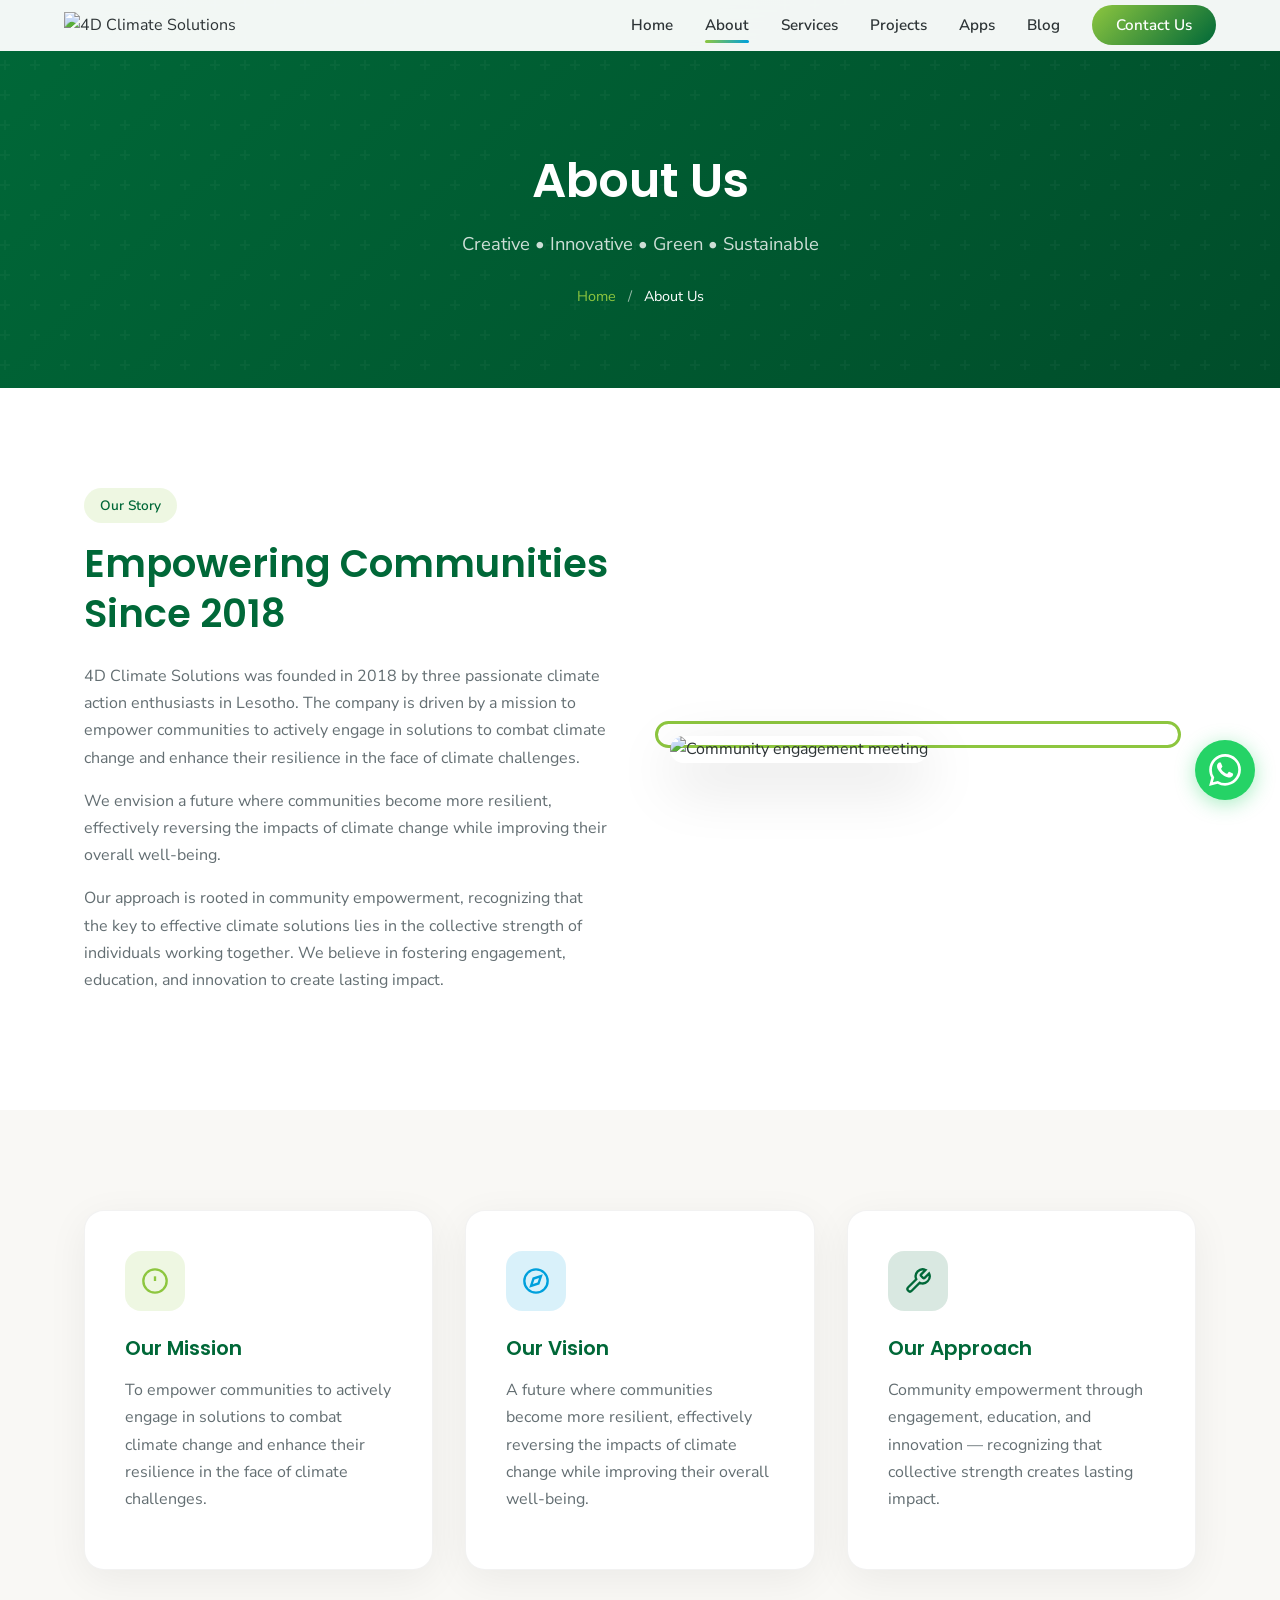
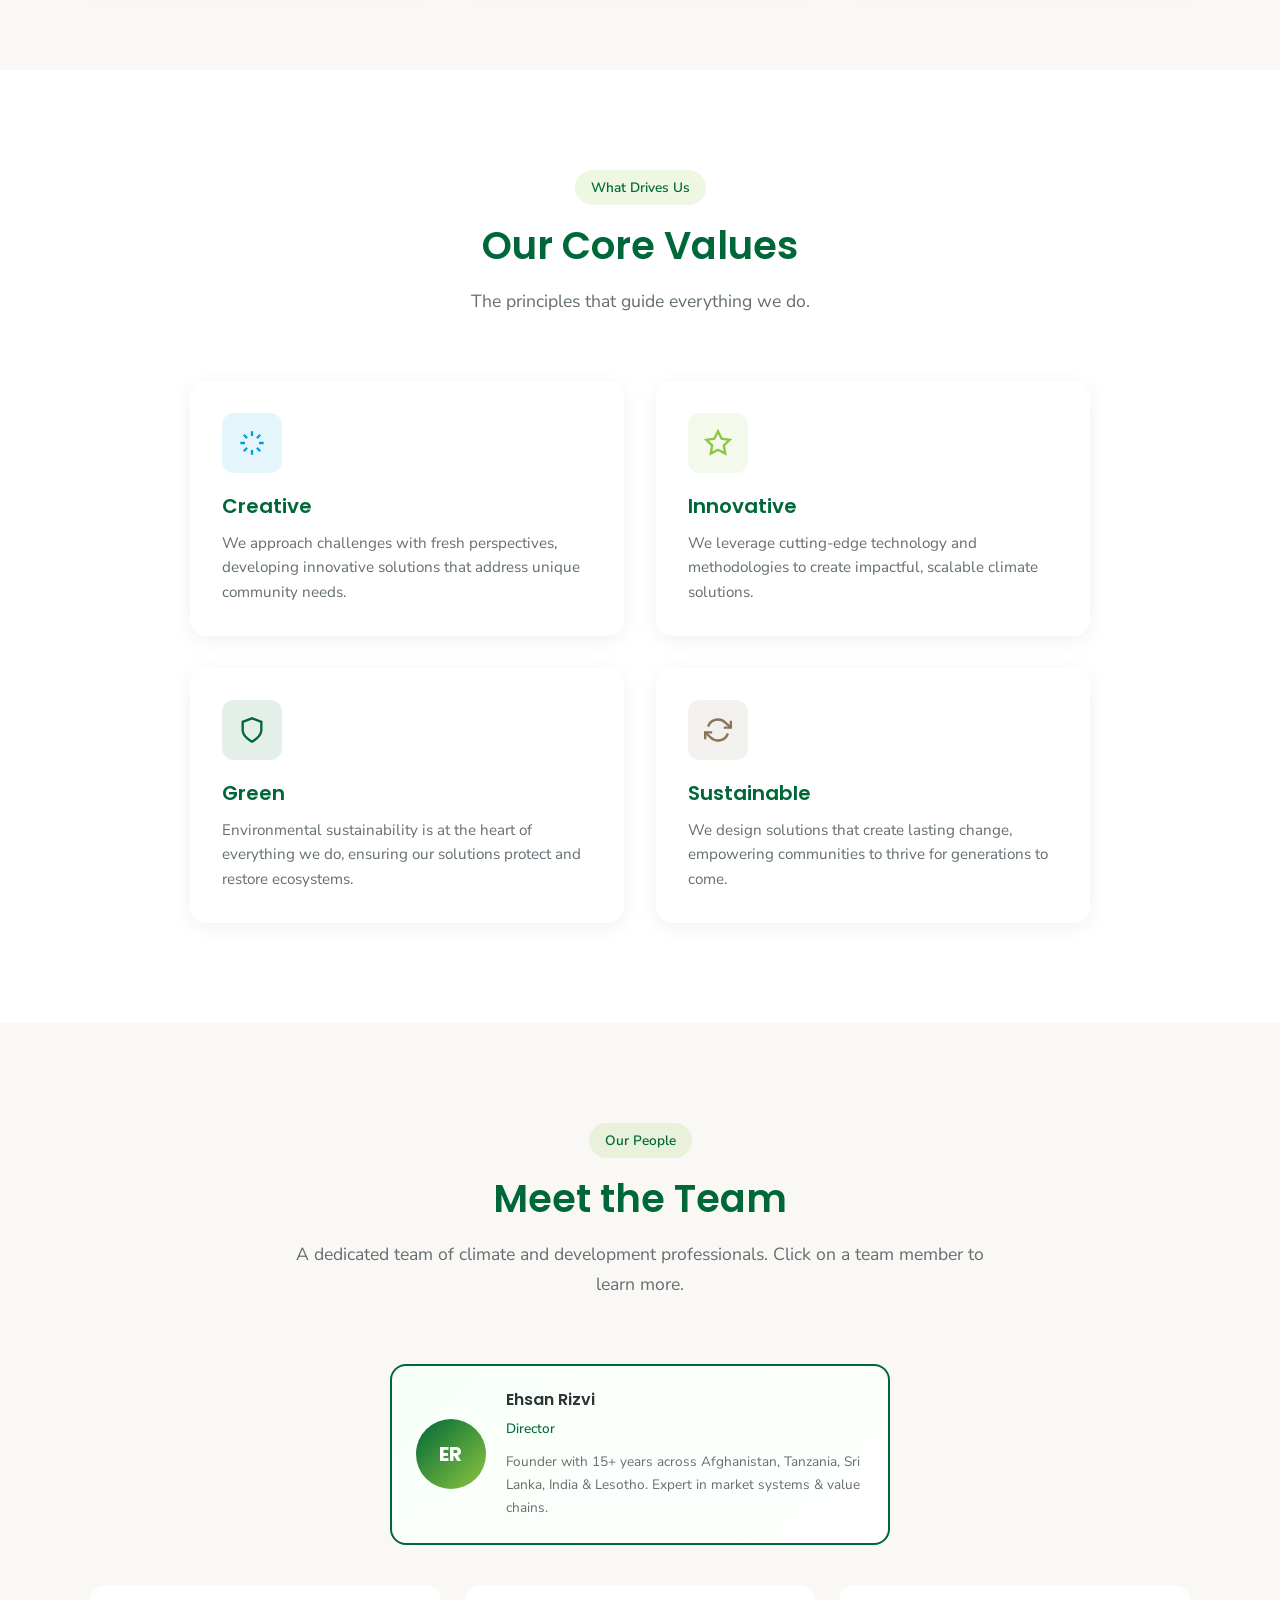
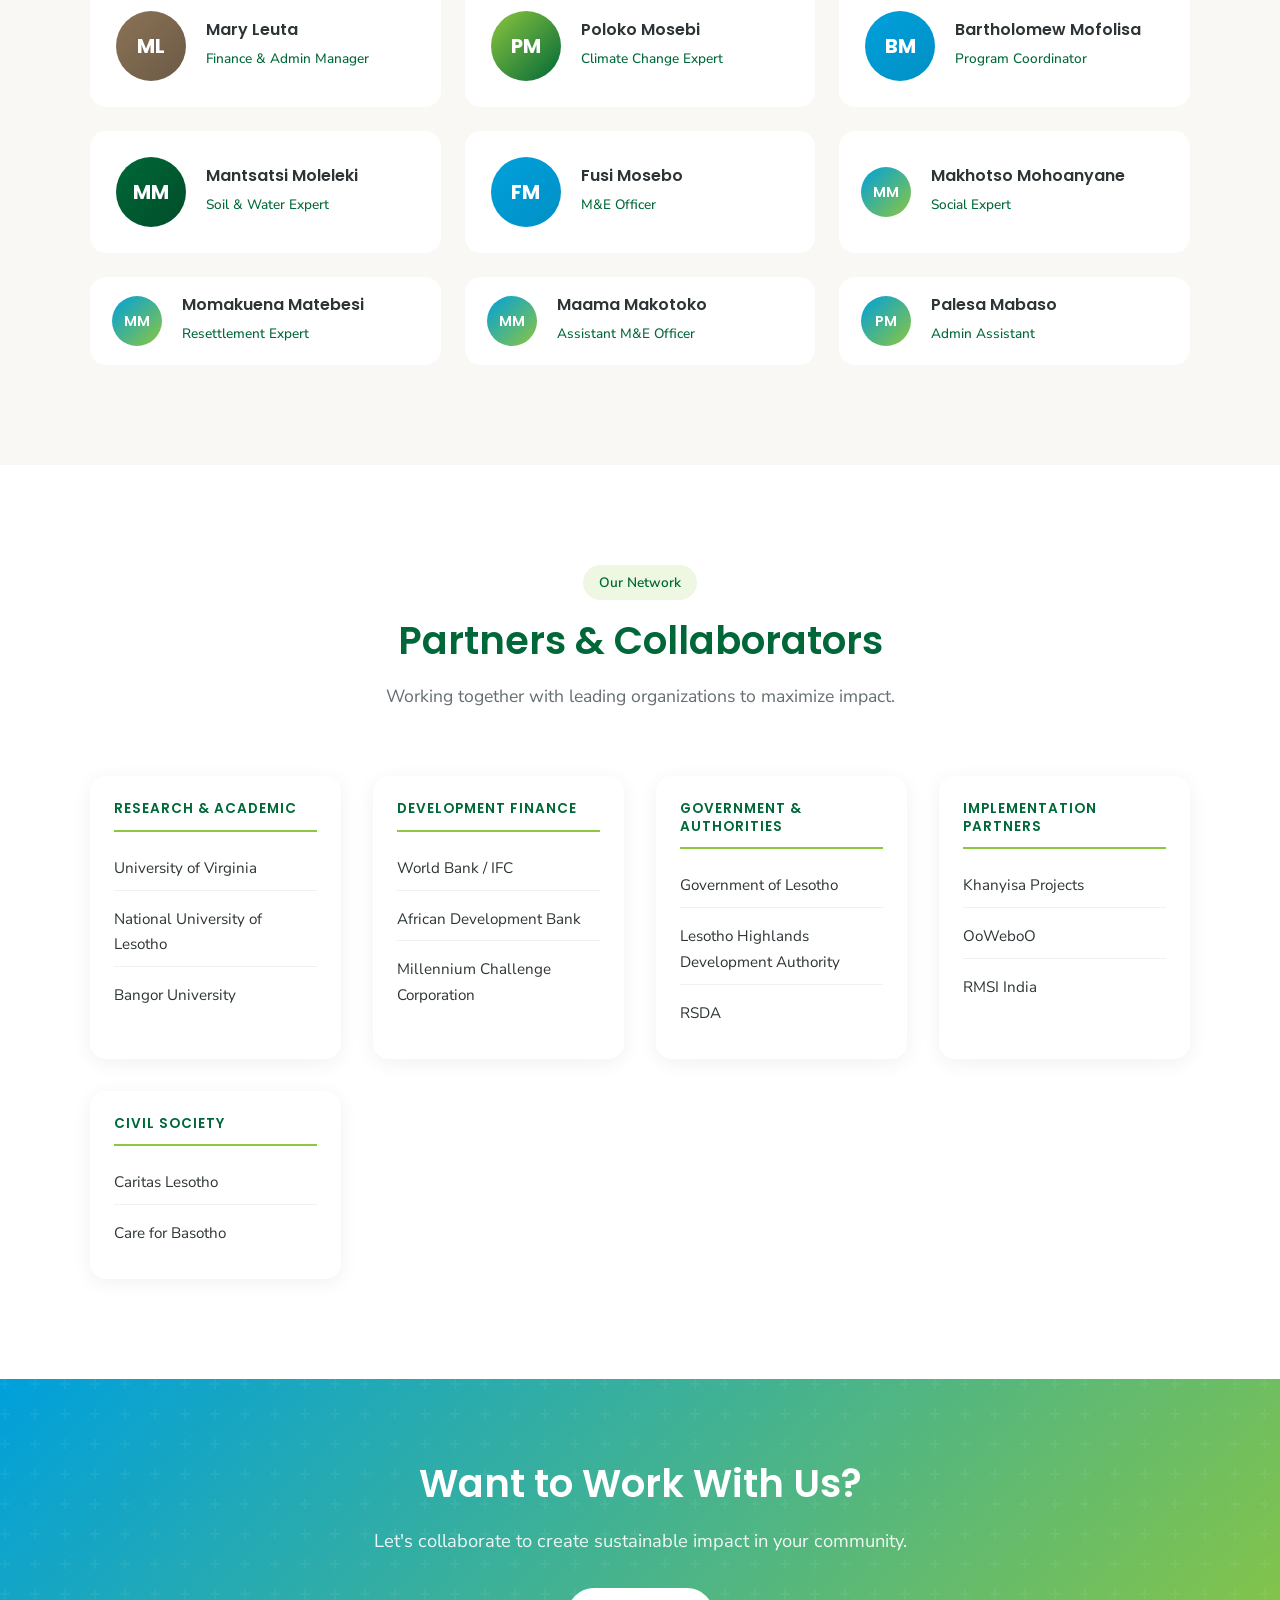
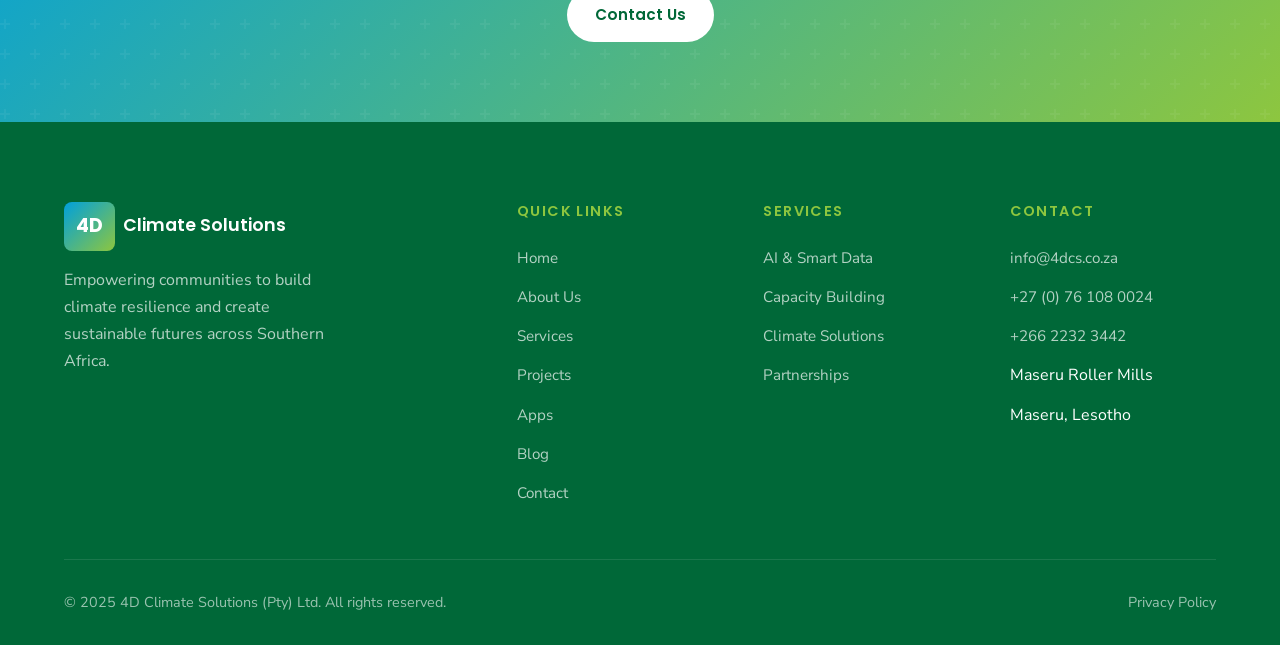
==== about.html @ 3c5963d0 "Add files via upload" ====
<!DOCTYPE html>
<html lang="en">
<head>
    <meta charset="UTF-8">
    <meta name="viewport" content="width=device-width, initial-scale=1.0">
    <!-- Google Analytics - Replace GA_MEASUREMENT_ID with your actual ID -->
    <script async src="https://www.googletagmanager.com/gtag/js?id=GA_MEASUREMENT_ID"></script>
    <script>
        window.dataLayer = window.dataLayer || [];
        function gtag(){dataLayer.push(arguments);}
        gtag('js', new Date());
        gtag('config', 'GA_MEASUREMENT_ID');
    </script>
    <title>About Us | 4D Climate Solutions</title>
    <meta name="description" content="Learn about 4D Climate Solutions - founded in 2018 in Lesotho, empowering communities to combat climate change.">
    
    <link rel="preconnect" href="https://fonts.googleapis.com">
    <link rel="preconnect" href="https://fonts.gstatic.com" crossorigin>
    <link href="https://fonts.googleapis.com/css2?family=Nunito+Sans:wght@400;500;600;700&family=Poppins:wght@500;600;700&display=swap" rel="stylesheet">
    <link rel="stylesheet" href="styles.css">
</head>
<body>
    <!-- Navigation -->
    <nav class="navbar" aria-label="Main navigation">
        <a href="index.html" class="logo">
            <img src="images/logo.jpg" alt="4D Climate Solutions">
        </a>
                <ul class="nav-menu">
            <li><a href="index.html">Home</a></li>
            <li><a href="about.html" class="active">About</a></li>
            <li><a href="services.html">Services</a></li>
            <li><a href="projects.html">Projects</a></li>
            <li><a href="apps.html">Apps</a></li>
            <li><a href="blog.html">Blog</a></li>
            <li><a href="contact.html" class="nav-cta">Contact Us</a></li>
        </ul>
        <div class="mobile-toggle" onclick="toggleMenu()">
            <span></span>
            <span></span>
            <span></span>
        </div>
    </nav>

    <main>
        <!-- Page Header -->
        <header class="page-header">
            <h1>About Us</h1>
            <p>Creative • Innovative • Green • Sustainable</p>
            <div class="breadcrumb">
                <a href="index.html">Home</a>
                <span>/</span>
                About Us
            </div>
        </header>

        <!-- About Content -->
        <section class="section section-light">
            <div class="container">
                <div class="about-grid">
                    <div class="about-content fade-up">
                        <span class="section-tag">Our Story</span>
                        <h2>Empowering Communities Since 2018</h2>
                        <p>4D Climate Solutions was founded in 2018 by three passionate climate action enthusiasts in Lesotho. The company is driven by a mission to empower communities to actively engage in solutions to combat climate change and enhance their resilience in the face of climate challenges.</p>
                        <p>We envision a future where communities become more resilient, effectively reversing the impacts of climate change while improving their overall well-being.</p>
                        <p>Our approach is rooted in community empowerment, recognizing that the key to effective climate solutions lies in the collective strength of individuals working together. We believe in fostering engagement, education, and innovation to create lasting impact.</p>
                    </div>
                    <div class="about-image fade-up">
                        <img src="images/community-meeting.jpg" alt="Community engagement meeting">
                    </div>
                </div>
            </div>
        </section>

        <!-- Mission & Vision -->
        <section class="section section-gray">
            <div class="container">
                <div class="services-grid">
                    <div class="service-card fade-up">
                        <div class="service-icon lime">
                            <svg viewBox="0 0 24 24" fill="none" stroke="currentColor" stroke-width="2"><circle cx="12" cy="12" r="10"/><line x1="12" y1="8" x2="12" y2="12"/><line x1="12" y1="16" x2="12.01" y2="16"/></svg>
                        </div>
                        <h3>Our Mission</h3>
                        <p>To empower communities to actively engage in solutions to combat climate change and enhance their resilience in the face of climate challenges.</p>
                    </div>
                    <div class="service-card fade-up">
                        <div class="service-icon cyan">
                            <svg viewBox="0 0 24 24" fill="none" stroke="currentColor" stroke-width="2"><circle cx="12" cy="12" r="10"/><polygon points="16.24 7.76 14.12 14.12 7.76 16.24 9.88 9.88 16.24 7.76"/></svg>
                        </div>
                        <h3>Our Vision</h3>
                        <p>A future where communities become more resilient, effectively reversing the impacts of climate change while improving their overall well-being.</p>
                    </div>
                    <div class="service-card fade-up">
                        <div class="service-icon forest">
                            <svg viewBox="0 0 24 24" fill="none" stroke="currentColor" stroke-width="2"><path d="M14.7 6.3a1 1 0 0 0 0 1.4l1.6 1.6a1 1 0 0 0 1.4 0l3.77-3.77a6 6 0 0 1-7.94 7.94l-6.91 6.91a2.12 2.12 0 0 1-3-3l6.91-6.91a6 6 0 0 1 7.94-7.94l-3.76 3.76z"/></svg>
                        </div>
                        <h3>Our Approach</h3>
                        <p>Community empowerment through engagement, education, and innovation — recognizing that collective strength creates lasting impact.</p>
                    </div>
                </div>
            </div>
        </section>

        <!-- Values -->
        <section class="section section-light">
            <div class="container">
                <div class="section-header fade-up">
                    <span class="section-tag">What Drives Us</span>
                    <h2>Our Core Values</h2>
                    <p>The principles that guide everything we do.</p>
                </div>
                <div class="values-grid">
                    <div class="value-card fade-up">
                        <div class="value-icon cyan">
                            <svg viewBox="0 0 24 24" fill="none" stroke="currentColor" stroke-width="2"><path d="M12 2v4M12 18v4M4.93 4.93l2.83 2.83M16.24 16.24l2.83 2.83M2 12h4M18 12h4M4.93 19.07l2.83-2.83M16.24 7.76l2.83-2.83"/></svg>
                        </div>
                        <h3>Creative</h3>
                        <p>We approach challenges with fresh perspectives, developing innovative solutions that address unique community needs.</p>
                    </div>
                    <div class="value-card fade-up">
                        <div class="value-icon lime">
                            <svg viewBox="0 0 24 24" fill="none" stroke="currentColor" stroke-width="2"><polygon points="12 2 15.09 8.26 22 9.27 17 14.14 18.18 21.02 12 17.77 5.82 21.02 7 14.14 2 9.27 8.91 8.26 12 2"/></svg>
                        </div>
                        <h3>Innovative</h3>
                        <p>We leverage cutting-edge technology and methodologies to create impactful, scalable climate solutions.</p>
                    </div>
                    <div class="value-card fade-up">
                        <div class="value-icon forest">
                            <svg viewBox="0 0 24 24" fill="none" stroke="currentColor" stroke-width="2"><path d="M12 22s8-4 8-10V5l-8-3-8 3v7c0 6 8 10 8 10z"/></svg>
                        </div>
                        <h3>Green</h3>
                        <p>Environmental sustainability is at the heart of everything we do, ensuring our solutions protect and restore ecosystems.</p>
                    </div>
                    <div class="value-card fade-up">
                        <div class="value-icon brown">
                            <svg viewBox="0 0 24 24" fill="none" stroke="currentColor" stroke-width="2"><polyline points="23 4 23 10 17 10"/><polyline points="1 20 1 14 7 14"/><path d="M3.51 9a9 9 0 0 1 14.85-3.36L23 10M1 14l4.64 4.36A9 9 0 0 0 20.49 15"/></svg>
                        </div>
                        <h3>Sustainable</h3>
                        <p>We design solutions that create lasting change, empowering communities to thrive for generations to come.</p>
                    </div>
                </div>
            </div>
        </section>

        <!-- Team Section -->
        <section class="section section-gray">
            <div class="container">
                <div class="section-header fade-up">
                    <span class="section-tag">Our People</span>
                    <h2>Meet the Team</h2>
                    <p>A dedicated team of climate and development professionals. Click on a team member to learn more.</p>
                </div>
                
                <!-- Team Grid -->
                <div class="team-grid fade-up">
                    <!-- Director -->
                    <div class="team-member team-lead" onclick="openModal('ehsan')">
                        <div class="team-photo">
                            <div class="team-initials director">ER</div>
                        </div>
                        <div class="team-info">
                            <h4>Ehsan Rizvi</h4>
                            <span class="team-role">Director</span>
                            <p class="team-brief">Founder with 15+ years across Afghanistan, Tanzania, Sri Lanka, India & Lesotho. Expert in market systems & value chains.</p>
                        </div>
                    </div>
                    
                    <!-- Senior Team -->
                    <div class="team-member" onclick="openModal('mary')">
                        <div class="team-photo">
                            <div class="team-initials brown">ML</div>
                        </div>
                        <div class="team-info">
                            <h4>Mary Leuta</h4>
                            <span class="team-role">Finance & Admin Manager</span>
                        </div>
                        
                    </div>
                    
                    <div class="team-member" onclick="openModal('poloko')">
                        <div class="team-photo">
                            <div class="team-initials lime">PM</div>
                        </div>
                        <div class="team-info">
                            <h4>Poloko Mosebi</h4>
                            <span class="team-role">Climate Change Expert</span>
                        </div>
                        
                    </div>
                    
                    <div class="team-member" onclick="openModal('barth')">
                        <div class="team-photo">
                            <div class="team-initials cyan">BM</div>
                        </div>
                        <div class="team-info">
                            <h4>Bartholomew Mofolisa</h4>
                            <span class="team-role">Program Coordinator</span>
                        </div>
                        
                    </div>
                    
                    <div class="team-member" onclick="openModal('mantsatsi')">
                        <div class="team-photo">
                            <div class="team-initials forest">MM</div>
                        </div>
                        <div class="team-info">
                            <h4>Mantsatsi Moleleki</h4>
                            <span class="team-role">Soil & Water Expert</span>
                        </div>
                        
                    </div>
                    
                    <div class="team-member" onclick="openModal('fusi')">
                        <div class="team-photo">
                            <div class="team-initials cyan">FM</div>
                        </div>
                        <div class="team-info">
                            <h4>Fusi Mosebo</h4>
                            <span class="team-role">M&E Officer</span>
                        </div>
                        
                    </div>
                    
                    <!-- Support Team -->
                    <div class="team-member team-support" onclick="openModal('makhotso')">
                        <div class="team-photo">
                            <div class="team-initials-sm">MM</div>
                        </div>
                        <div class="team-info">
                            <h4>Makhotso Mohoanyane</h4>
                            <span class="team-role">Social Expert</span>
                        </div>
                    </div>
                    
                    <div class="team-member team-support" onclick="openModal('momakuena')">
                        <div class="team-photo">
                            <div class="team-initials-sm">MM</div>
                        </div>
                        <div class="team-info">
                            <h4>Momakuena Matebesi</h4>
                            <span class="team-role">Resettlement Expert</span>
                        </div>
                    </div>
                    
                    <div class="team-member team-support" onclick="openModal('maama')">
                        <div class="team-photo">
                            <div class="team-initials-sm">MM</div>
                        </div>
                        <div class="team-info">
                            <h4>Maama Makotoko</h4>
                            <span class="team-role">Assistant M&E Officer</span>
                        </div>
                    </div>
                    
                    <div class="team-member team-support" onclick="openModal('palesa')">
                        <div class="team-photo">
                            <div class="team-initials-sm">PM</div>
                        </div>
                        <div class="team-info">
                            <h4>Palesa Mabaso</h4>
                            <span class="team-role">Admin Assistant</span>
                        </div>
                    </div>
                </div>
            </div>
        </section>

        <!-- Team Modal -->
        <div id="team-modal" class="modal">
            <div class="modal-content">
                <span class="modal-close" onclick="closeModal()">&times;</span>
                <div class="modal-body">
                    <div class="modal-avatar" id="modal-avatar">ER</div>
                    <h3 id="modal-name">Name</h3>
                    <span class="modal-role" id="modal-role">Role</span>
                    <p id="modal-bio">Bio goes here...</p>
                    <div class="modal-expertise">
                        <strong>Expertise:</strong>
                        <span id="modal-expertise">Skills</span>
                    </div>
                </div>
            </div>
        </div>

        <!-- Partners -->
        <section class="section section-light">
            <div class="container">
                <div class="section-header fade-up">
                    <span class="section-tag">Our Network</span>
                    <h2>Partners & Collaborators</h2>
                    <p>Working together with leading organizations to maximize impact.</p>
                </div>
                
                <div class="partners-showcase fade-up">
                    <!-- Research & Academic -->
                    <div class="partner-category">
                        <h4>Research & Academic</h4>
                        <div class="partner-list">
                            <a href="https://www.virginia.edu" target="_blank" class="partner-name">University of Virginia</a>
                            <a href="https://www.nul.ls" target="_blank" class="partner-name">National University of Lesotho</a>
                            <a href="https://www.bangor.ac.uk" target="_blank" class="partner-name">Bangor University</a>
                        </div>
                    </div>
                    
                    <!-- Development Finance -->
                    <div class="partner-category">
                        <h4>Development Finance</h4>
                        <div class="partner-list">
                            <a href="https://www.worldbank.org" target="_blank" class="partner-name">World Bank / IFC</a>
                            <a href="https://www.afdb.org" target="_blank" class="partner-name">African Development Bank</a>
                            <a href="https://www.mcc.gov" target="_blank" class="partner-name">Millennium Challenge Corporation</a>
                        </div>
                    </div>
                    
                    <!-- Government & Authorities -->
                    <div class="partner-category">
                        <h4>Government & Authorities</h4>
                        <div class="partner-list">
                            <span class="partner-name">Government of Lesotho</span>
                            <a href="https://www.lhda.org.ls" target="_blank" class="partner-name">Lesotho Highlands Development Authority</a>
                            <span class="partner-name">RSDA</span>
                        </div>
                    </div>
                    
                    <!-- Implementation Partners -->
                    <div class="partner-category">
                        <h4>Implementation Partners</h4>
                        <div class="partner-list">
                            <span class="partner-name">Khanyisa Projects</span>
                            <span class="partner-name">OoWeboO</span>
                            <a href="https://www.rmsi.com" target="_blank" class="partner-name">RMSI India</a>
                        </div>
                    </div>
                    
                    <!-- Civil Society -->
                    <div class="partner-category">
                        <h4>Civil Society</h4>
                        <div class="partner-list">
                            <span class="partner-name">Caritas Lesotho</span>
                            <span class="partner-name">Care for Basotho</span>
                        </div>
                    </div>
                </div>
            </div>
        </section>

        <!-- CTA -->
        <section class="cta-section">
            <div class="cta-content fade-up">
                <h2>Want to Work With Us?</h2>
                <p>Let's collaborate to create sustainable impact in your community.</p>
                <a href="contact.html" class="btn btn-white">Contact Us</a>
            </div>
        </section>
    </main>

    <!-- Footer -->
    <footer class="footer">
        <div class="footer-grid">
            <div class="footer-brand">
                <div class="footer-logo">
                    <span class="footer-logo-icon">4D</span>
                    <span class="footer-logo-text">Climate Solutions</span>
                </div>
                <p>Empowering communities to build climate resilience and create sustainable futures across Southern Africa.</p>
            </div>
            <div class="footer-links">
                <h4>Quick Links</h4>
                <ul>
                    <li><a href="index.html">Home</a></li>
                    <li><a href="about.html">About Us</a></li>
                    <li><a href="services.html">Services</a></li>
                    <li><a href="projects.html">Projects</a></li>
                    <li><a href="apps.html">Apps</a></li>
                    <li><a href="blog.html">Blog</a></li>
                    <li><a href="contact.html">Contact</a></li>
                </ul>
            </div>
            <div class="footer-links">
                <h4>Services</h4>
                <ul>
                    <li><a href="services.html">AI & Smart Data</a></li>
                    <li><a href="services.html">Capacity Building</a></li>
                    <li><a href="services.html">Climate Solutions</a></li>
                    <li><a href="services.html">Partnerships</a></li>
                </ul>
            </div>
            <div class="footer-links">
                <h4>Contact</h4>
                <ul>
                    <li><a href="mailto:info@4dcs.co.za">info@4dcs.co.za</a></li>
                    <li><a href="tel:+27761080024">+27 (0) 76 108 0024</a></li>
                    <li><a href="tel:+26622323442">+266 2232 3442</a></li>
                    <li>Maseru Roller Mills</li>
                    
                    <li>Maseru, Lesotho</li>
                </ul>
            </div>
        </div>
        <div class="footer-bottom">
            <span>&copy; 2025 4D Climate Solutions (Pty) Ltd. All rights reserved.</span>
            <a href="privacy.html">Privacy Policy</a>
        </div>
    </footer>

    <button id="back-to-top" aria-label="Back to top">
        <svg viewBox="0 0 24 24" fill="none" stroke="currentColor" stroke-width="2"><polyline points="18 15 12 9 6 15"/></svg>
    </button>    <!-- WhatsApp Floating Button -->
    <a href="https://wa.me/27761080024?text=Hello%204D%20Climate%20Solutions%2C%20I%27d%20like%20to%20inquire%20about%20your%20services." 
       class="whatsapp-float" 
       target="_blank" 
       rel="noopener noreferrer"
       aria-label="Chat on WhatsApp">
        <svg viewBox="0 0 24 24" fill="currentColor">
            <path d="M17.472 14.382c-.297-.149-1.758-.867-2.03-.967-.273-.099-.471-.148-.67.15-.197.297-.767.966-.94 1.164-.173.199-.347.223-.644.075-.297-.15-1.255-.463-2.39-1.475-.883-.788-1.48-1.761-1.653-2.059-.173-.297-.018-.458.13-.606.134-.133.298-.347.446-.52.149-.174.198-.298.298-.497.099-.198.05-.371-.025-.52-.075-.149-.669-1.612-.916-2.207-.242-.579-.487-.5-.669-.51-.173-.008-.371-.01-.57-.01-.198 0-.52.074-.792.372-.272.297-1.04 1.016-1.04 2.479 0 1.462 1.065 2.875 1.213 3.074.149.198 2.096 3.2 5.077 4.487.709.306 1.262.489 1.694.625.712.227 1.36.195 1.871.118.571-.085 1.758-.719 2.006-1.413.248-.694.248-1.289.173-1.413-.074-.124-.272-.198-.57-.347m-5.421 7.403h-.004a9.87 9.87 0 01-5.031-1.378l-.361-.214-3.741.982.998-3.648-.235-.374a9.86 9.86 0 01-1.51-5.26c.001-5.45 4.436-9.884 9.888-9.884 2.64 0 5.122 1.03 6.988 2.898a9.825 9.825 0 012.893 6.994c-.003 5.45-4.437 9.884-9.885 9.884m8.413-18.297A11.815 11.815 0 0012.05 0C5.495 0 .16 5.335.157 11.892c0 2.096.547 4.142 1.588 5.945L.057 24l6.305-1.654a11.882 11.882 0 005.683 1.448h.005c6.554 0 11.89-5.335 11.893-11.893a11.821 11.821 0 00-3.48-8.413z"/>
        </svg>
        <span class="whatsapp-tooltip">Chat with us!</span>
    </a>

    <script src="scripts.js"></script>
</body>
</html>
---- styles.css ----
/* 4D Climate Solutions - Enhanced Stylesheet v2 */
/* Colors matched to logo */

:root {
    --cyan: #00a0dc;
    --lime: #8dc63f;
    --forest: #006838;
    --brown: #8b7356;
    --cream: #f9f8f5;
    --white: #ffffff;
    --dark: #2d3436;
    --gray: #636e72;
    --light-gray: #f1f2f6;
}

* {
    margin: 0;
    padding: 0;
    box-sizing: border-box;
}

html {
    scroll-behavior: smooth;
}

body {
    font-family: 'Nunito Sans', -apple-system, BlinkMacSystemFont, sans-serif;
    background-color: var(--white);
    color: var(--dark);
    line-height: 1.7;
    overflow-x: hidden;
}

/* Typography */
h1, h2, h3, h4 {
    font-family: 'Poppins', sans-serif;
    font-weight: 600;
    line-height: 1.3;
}

h1 { font-size: clamp(2rem, 4vw, 3rem); }
h2 { font-size: clamp(1.75rem, 3vw, 2.5rem); }
h3 { font-size: 1.25rem; }

p {
    color: var(--gray);
    margin-bottom: 1rem;
}

a {
    text-decoration: none;
    color: inherit;
    transition: all 0.3s ease;
}

img {
    max-width: 100%;
    height: auto;
}

main {
    display: block;
}

/* Container */
.container {
    max-width: 1200px;
    margin: 0 auto;
    padding: 0 20px;
}

/* Navigation */
.navbar {
    position: fixed;
    top: 0;
    left: 0;
    right: 0;
    background: rgba(255, 255, 255, 0.95);
    backdrop-filter: blur(10px);
    padding: 12px 5%;
    display: flex;
    justify-content: space-between;
    align-items: center;
    z-index: 1000;
    transition: all 0.3s ease;
}

.navbar.scrolled {
    padding: 8px 5%;
    box-shadow: 0 2px 20px rgba(0,0,0,0.1);
}

.logo img {
    height: 60px;
    width: auto;
    transition: height 0.3s ease;
}

.navbar.scrolled .logo img {
    height: 45px;
}

.nav-menu {
    display: flex;
    list-style: none;
    gap: 2rem;
    align-items: center;
}

.nav-menu a {
    font-weight: 600;
    font-size: 0.95rem;
    color: var(--dark);
    padding: 8px 0;
    position: relative;
}

.nav-menu a::after {
    content: '';
    position: absolute;
    bottom: 0;
    left: 0;
    width: 0;
    height: 3px;
    background: linear-gradient(90deg, var(--lime), var(--cyan));
    border-radius: 2px;
    transition: width 0.3s ease;
}

.nav-menu a:hover::after,
.nav-menu a.active::after {
    width: 100%;
}

.nav-cta {
    background: linear-gradient(135deg, var(--lime), var(--forest));
    color: var(--white) !important;
    padding: 10px 24px !important;
    border-radius: 50px;
    font-weight: 600;
}

.nav-cta::after {
    display: none !important;
}

.nav-cta:hover {
    transform: translateY(-2px);
    box-shadow: 0 5px 20px rgba(141, 198, 63, 0.4);
}

.mobile-toggle {
    display: none;
    flex-direction: column;
    gap: 5px;
    cursor: pointer;
    padding: 10px;
    z-index: 1001;
}

.mobile-toggle span {
    width: 25px;
    height: 3px;
    background: var(--forest);
    border-radius: 2px;
    transition: all 0.3s ease;
}

.mobile-toggle.active span:nth-child(1) {
    transform: rotate(45deg) translate(5px, 5px);
}

.mobile-toggle.active span:nth-child(2) {
    opacity: 0;
}

.mobile-toggle.active span:nth-child(3) {
    transform: rotate(-45deg) translate(7px, -6px);
}

/* Buttons */
.btn {
    display: inline-flex;
    align-items: center;
    gap: 8px;
    padding: 14px 28px;
    font-family: 'Poppins', sans-serif;
    font-size: 0.95rem;
    font-weight: 600;
    border-radius: 50px;
    border: none;
    cursor: pointer;
    transition: all 0.3s ease;
}

.btn-primary {
    background: linear-gradient(135deg, var(--lime), var(--forest));
    color: var(--white);
}

.btn-primary:hover {
    transform: translateY(-3px);
    box-shadow: 0 10px 30px rgba(141, 198, 63, 0.4);
}

.btn-secondary {
    background: var(--white);
    color: var(--forest);
    border: 2px solid var(--forest);
}

.btn-secondary:hover {
    background: var(--forest);
    color: var(--white);
}

.btn-white {
    background: var(--white);
    color: var(--forest);
}

.btn-white:hover {
    transform: translateY(-3px);
    box-shadow: 0 10px 30px rgba(0,0,0,0.2);
}

/* Hero Section */
.hero {
    min-height: 100vh;
    display: flex;
    align-items: center;
    padding: 100px 5% 60px;
    background: linear-gradient(135deg, var(--white) 0%, var(--cream) 100%);
    position: relative;
    overflow: hidden;
}

.hero-container {
    display: flex;
    align-items: center;
    gap: 60px;
    max-width: 1400px;
    margin: 0 auto;
    width: 100%;
}

.hero-content {
    flex: 1;
    max-width: 600px;
    position: relative;
    z-index: 2;
}

.hero-tag {
    display: inline-flex;
    align-items: center;
    gap: 8px;
    background: linear-gradient(135deg, var(--cyan), var(--lime));
    color: var(--white);
    padding: 8px 20px;
    border-radius: 50px;
    font-size: 0.85rem;
    font-weight: 600;
    margin-bottom: 1.5rem;
    animation: fadeInDown 0.8s ease;
}

.hero h1 {
    color: var(--forest);
    margin-bottom: 1.5rem;
    animation: fadeInUp 0.8s ease 0.2s both;
}

.hero h1 span {
    background: linear-gradient(135deg, var(--cyan), var(--lime));
    -webkit-background-clip: text;
    -webkit-text-fill-color: transparent;
    background-clip: text;
}

.hero > .hero-container > .hero-content > p {
    font-size: 1.15rem;
    margin-bottom: 2rem;
    animation: fadeInUp 0.8s ease 0.4s both;
}

.hero-buttons {
    display: flex;
    gap: 1rem;
    flex-wrap: wrap;
    animation: fadeInUp 0.8s ease 0.6s both;
}

.hero-image {
    flex: 1;
    position: relative;
    z-index: 1;
}

.hero-image-wrapper {
    position: relative;
    border-radius: 20px;
    overflow: hidden;
    box-shadow: 0 30px 60px rgba(0,0,0,0.15);
    animation: fadeInRight 1s ease 0.4s both;
}

.hero-image-wrapper::before {
    content: '';
    position: absolute;
    top: -10px;
    left: -10px;
    right: 10px;
    bottom: 10px;
    border: 3px solid var(--lime);
    border-radius: 25px;
    z-index: -1;
    animation: pulse 3s ease-in-out infinite;
}

.hero-image-wrapper img {
    width: 100%;
    height: 400px;
    object-fit: cover;
    display: block;
}

/* Floating elements animation */
.hero-float {
    position: absolute;
    border-radius: 50%;
    opacity: 0.1;
    animation: float 6s ease-in-out infinite;
}

.hero-float-1 {
    width: 300px;
    height: 300px;
    background: var(--cyan);
    top: 10%;
    right: 5%;
    animation-delay: 0s;
}

.hero-float-2 {
    width: 200px;
    height: 200px;
    background: var(--lime);
    bottom: 20%;
    right: 15%;
    animation-delay: 2s;
}

.hero-float-3 {
    width: 150px;
    height: 150px;
    background: var(--forest);
    top: 30%;
    right: 25%;
    animation-delay: 4s;
}

/* Who We Are Band */
.intro-band {
    background: var(--forest);
    padding: 50px 5%;
}

.intro-grid {
    display: grid;
    grid-template-columns: repeat(4, 1fr);
    gap: 30px;
    max-width: 1200px;
    margin: 0 auto;
}

.intro-item {
    text-align: center;
    color: var(--white);
}

.intro-icon {
    width: 50px;
    height: 50px;
    background: rgba(255,255,255,0.15);
    border-radius: 12px;
    display: flex;
    align-items: center;
    justify-content: center;
    margin: 0 auto 1rem;
}

.intro-icon svg {
    width: 24px;
    height: 24px;
    stroke: var(--lime);
}

.intro-item h4 {
    font-size: 0.85rem;
    text-transform: uppercase;
    letter-spacing: 0.1em;
    color: var(--lime);
    margin-bottom: 0.5rem;
}

.intro-item p {
    color: rgba(255,255,255,0.9);
    font-size: 0.95rem;
    margin: 0;
}

/* Stats Section */
.stats {
    background: linear-gradient(135deg, var(--forest), #004d2a);
    padding: 60px 5%;
}

.stats-grid {
    display: grid;
    grid-template-columns: repeat(4, 1fr);
    gap: 2rem;
    max-width: 1000px;
    margin: 0 auto;
    text-align: center;
}

.stat-item {
    color: var(--white);
}

.stat-number {
    font-family: 'Poppins', sans-serif;
    font-size: 3rem;
    font-weight: 700;
    color: var(--lime);
    display: block;
    line-height: 1;
    margin-bottom: 0.5rem;
}

.stat-label {
    font-size: 0.95rem;
    opacity: 0.9;
}

.stat-context {
    font-size: 0.8rem;
    opacity: 0.7;
    margin-top: 0.25rem;
}

/* Section Styling */
.section {
    padding: 100px 5%;
}

.section-light {
    background: var(--white);
}

.section-gray {
    background: var(--cream);
}

.section-header {
    text-align: center;
    max-width: 700px;
    margin: 0 auto 4rem;
}

.section-header h2 {
    color: var(--forest);
    margin-bottom: 1rem;
}

.section-header p {
    font-size: 1.1rem;
}

.section-tag {
    display: inline-block;
    background: rgba(141, 198, 63, 0.15);
    color: var(--forest);
    padding: 6px 16px;
    border-radius: 50px;
    font-size: 0.85rem;
    font-weight: 600;
    margin-bottom: 1rem;
}

/* Services Grid */
.services-grid {
    display: grid;
    grid-template-columns: repeat(auto-fit, minmax(280px, 1fr));
    gap: 2rem;
}

.service-card {
    background: var(--white);
    padding: 2.5rem;
    border-radius: 20px;
    box-shadow: 0 10px 40px rgba(0,0,0,0.06);
    transition: all 0.4s ease;
    border: 1px solid rgba(0,0,0,0.05);
    position: relative;
    overflow: hidden;
}

.service-card::before {
    content: '';
    position: absolute;
    top: 0;
    left: 0;
    width: 100%;
    height: 4px;
    background: linear-gradient(90deg, var(--cyan), var(--lime));
    transform: scaleX(0);
    transform-origin: left;
    transition: transform 0.4s ease;
}

.service-card:hover {
    transform: translateY(-10px);
    box-shadow: 0 20px 50px rgba(0,0,0,0.12);
}

.service-card:hover::before {
    transform: scaleX(1);
}

.service-icon {
    width: 60px;
    height: 60px;
    border-radius: 16px;
    display: flex;
    align-items: center;
    justify-content: center;
    margin-bottom: 1.5rem;
}

.service-icon svg {
    width: 28px;
    height: 28px;
}

.service-icon.cyan { background: rgba(0, 160, 220, 0.15); }
.service-icon.cyan svg { stroke: var(--cyan); }
.service-icon.lime { background: rgba(141, 198, 63, 0.15); }
.service-icon.lime svg { stroke: var(--lime); }
.service-icon.forest { background: rgba(0, 104, 56, 0.15); }
.service-icon.forest svg { stroke: var(--forest); }
.service-icon.brown { background: rgba(139, 115, 86, 0.15); }
.service-icon.brown svg { stroke: var(--brown); }

.service-card h3 {
    color: var(--forest);
    margin-bottom: 1rem;
}

.service-audience {
    font-size: 0.85rem;
    color: var(--brown);
    font-weight: 600;
    margin-top: 1rem;
    padding-top: 1rem;
    border-top: 1px solid var(--light-gray);
    text-decoration: none !important;
    display: block;
}

.service-audience * {
    text-decoration: none !important;
}

.service-deliverables {
    margin-top: 1rem;
    padding-left: 1rem;
}

.service-deliverables li {
    font-size: 0.9rem;
    color: var(--gray);
    margin-bottom: 0.5rem;
}

/* Project Filters */
.project-filters {
    display: flex;
    justify-content: center;
    flex-wrap: wrap;
    gap: 0.75rem;
    margin-bottom: 3rem;
}

.filter-btn {
    padding: 10px 24px;
    border: 2px solid var(--light-gray);
    border-radius: 50px;
    background: var(--white);
    font-family: 'Poppins', sans-serif;
    font-size: 0.9rem;
    font-weight: 500;
    color: var(--gray);
    cursor: pointer;
    transition: all 0.3s ease;
}

.filter-btn:hover,
.filter-btn.active {
    border-color: var(--lime);
    background: rgba(141, 198, 63, 0.1);
    color: var(--forest);
}

/* Projects Grid */
.projects-grid {
    display: grid;
    grid-template-columns: repeat(auto-fit, minmax(350px, 1fr));
    gap: 2rem;
}

.project-card {
    background: var(--white);
    border-radius: 20px;
    overflow: hidden;
    box-shadow: 0 10px 40px rgba(0,0,0,0.06);
    transition: all 0.4s ease;
}

.project-card:hover {
    transform: translateY(-8px);
    box-shadow: 0 20px 50px rgba(0,0,0,0.12);
}

.project-image {
    height: 200px;
    overflow: hidden;
}

.project-image img {
    width: 100%;
    height: 100%;
    object-fit: cover;
    transition: transform 0.5s ease;
}

.project-card:hover .project-image img {
    transform: scale(1.05);
}

.project-header {
    padding: 1.5rem 2rem;
    color: var(--white);
}

.project-header.cyan { background: linear-gradient(135deg, var(--cyan), #0090c5); }
.project-header.lime { background: linear-gradient(135deg, var(--lime), var(--forest)); }
.project-header.forest { background: linear-gradient(135deg, var(--forest), #004d2a); }
.project-header.brown { background: linear-gradient(135deg, var(--brown), #6b5a46); }

.project-tag {
    display: inline-block;
    background: rgba(255,255,255,0.2);
    padding: 4px 12px;
    border-radius: 50px;
    font-size: 0.75rem;
    font-weight: 600;
    text-transform: uppercase;
    letter-spacing: 0.05em;
    margin-bottom: 0.5rem;
}

.project-header h3 {
    font-size: 1.2rem;
    margin: 0;
}

.project-meta {
    display: flex;
    gap: 1.5rem;
    padding: 1rem 2rem;
    background: var(--light-gray);
    font-size: 0.85rem;
}

.project-meta-item {
    display: flex;
    align-items: center;
    gap: 0.5rem;
    color: var(--gray);
}

.project-meta-item svg {
    width: 16px;
    height: 16px;
    stroke: var(--forest);
}

.project-body {
    padding: 1.5rem 2rem;
}

.project-body p {
    margin-bottom: 1rem;
    font-size: 0.95rem;
}

.project-link {
    display: inline-flex;
    align-items: center;
    gap: 0.5rem;
    color: var(--forest);
    font-weight: 600;
    font-size: 0.9rem;
    margin-top: 0.5rem;
}

.project-link:hover {
    color: var(--lime);
}

.project-link svg {
    width: 16px;
    height: 16px;
    transition: transform 0.3s ease;
}

.project-link:hover svg {
    transform: translateX(4px);
}

/* About Section */
.about-grid {
    display: grid;
    grid-template-columns: 1fr 1fr;
    gap: 60px;
    align-items: center;
}

.about-content h2 {
    color: var(--forest);
    margin-bottom: 1.5rem;
}

.about-image {
    position: relative;
}

.about-image img {
    border-radius: 20px;
    box-shadow: 0 20px 60px rgba(0,0,0,0.15);
}

.about-image::before {
    content: '';
    position: absolute;
    top: -15px;
    left: -15px;
    right: 15px;
    bottom: 15px;
    border: 3px solid var(--lime);
    border-radius: 25px;
    z-index: -1;
}

.values-list {
    list-style: none;
    margin: 2rem 0;
}

.values-list li {
    display: flex;
    align-items: center;
    gap: 1rem;
    margin-bottom: 1rem;
    font-weight: 500;
    color: var(--dark);
}

.values-list .icon {
    width: 40px;
    height: 40px;
    background: rgba(141, 198, 63, 0.15);
    border-radius: 10px;
    display: flex;
    align-items: center;
    justify-content: center;
}

.values-list .icon svg {
    width: 20px;
    height: 20px;
    stroke: var(--forest);
}

/* Testimonials */
.testimonials-grid {
    display: grid;
    grid-template-columns: repeat(auto-fit, minmax(300px, 1fr));
    gap: 2rem;
}

.testimonial-card {
    background: var(--white);
    padding: 2rem;
    border-radius: 20px;
    box-shadow: 0 10px 40px rgba(0,0,0,0.06);
    position: relative;
}

.testimonial-card::before {
    content: '"';
    font-family: Georgia, serif;
    font-size: 5rem;
    color: var(--lime);
    opacity: 0.2;
    position: absolute;
    top: 10px;
    left: 20px;
    line-height: 1;
}

.testimonial-text {
    font-style: italic;
    color: var(--dark);
    margin-bottom: 1.5rem;
    position: relative;
    z-index: 1;
}

.testimonial-author {
    display: flex;
    align-items: center;
    gap: 1rem;
}

.testimonial-avatar {
    width: 50px;
    height: 50px;
    background: linear-gradient(135deg, var(--cyan), var(--lime));
    border-radius: 50%;
    display: flex;
    align-items: center;
    justify-content: center;
    color: var(--white);
    font-weight: 700;
    font-size: 1.2rem;
}

.testimonial-info strong {
    display: block;
    color: var(--dark);
}

.testimonial-info span {
    font-size: 0.85rem;
    color: var(--gray);
}

/* Partners */
.partners-logos {
    display: flex;
    justify-content: center;
    align-items: center;
    flex-wrap: wrap;
    gap: 2rem;
}

/* Services Carousel */
.services-carousel-wrapper {
    overflow: hidden;
    padding: 2rem 0;
}

.services-carousel {
    display: flex;
    gap: 2rem;
    animation: scrollServices 30s linear infinite;
    width: max-content;
}

.services-carousel:hover {
    animation-play-state: paused;
}

@keyframes scrollServices {
    0% { transform: translateX(0); }
    100% { transform: translateX(-50%); }
}

.service-slide {
    background: white;
    border-radius: 16px;
    padding: 2rem;
    min-width: 300px;
    max-width: 300px;
    box-shadow: 0 4px 20px rgba(0,0,0,0.06);
    transition: all 0.3s ease;
    cursor: pointer;
}

.service-slide:hover {
    transform: translateY(-5px);
    box-shadow: 0 15px 40px rgba(0,0,0,0.12);
}

.service-slide .service-icon {
    width: 60px;
    height: 60px;
    border-radius: 12px;
    display: flex;
    align-items: center;
    justify-content: center;
    margin-bottom: 1.25rem;
}

.service-slide .service-icon svg {
    width: 28px;
    height: 28px;
}

.service-slide h3 {
    font-size: 1.15rem;
    color: var(--forest);
    margin-bottom: 0.75rem;
}

.service-slide p {
    font-size: 0.9rem;
    color: var(--gray);
    line-height: 1.6;
    margin: 0;
}

/* Partners Marquee */
.partners-section {
    padding-bottom: 4rem;
}

.partners-marquee-wrapper {
    overflow: hidden;
    padding: 1rem 0;
}

.partners-marquee {
    display: flex;
    gap: 3rem;
    animation: scrollPartners 40s linear infinite;
    width: max-content;
}

.partners-marquee:hover {
    animation-play-state: paused;
}

@keyframes scrollPartners {
    0% { transform: translateX(0); }
    100% { transform: translateX(-50%); }
}

/* Projects Carousel */
.projects-carousel-wrapper {
    overflow: hidden;
    padding: 2rem 0;
}

.projects-carousel {
    display: flex;
    gap: 2rem;
    animation: scrollProjects 45s linear infinite;
    width: max-content;
}

.projects-carousel:hover {
    animation-play-state: paused;
}

@keyframes scrollProjects {
    0% { transform: translateX(0); }
    100% { transform: translateX(-50%); }
}

.project-slide {
    background: white;
    border-radius: 16px;
    overflow: hidden;
    min-width: 340px;
    max-width: 340px;
    box-shadow: 0 4px 20px rgba(0,0,0,0.08);
    transition: all 0.3s ease;
}

.project-slide:hover {
    transform: translateY(-8px);
    box-shadow: 0 20px 40px rgba(0,0,0,0.15);
}

.project-slide-image {
    position: relative;
    height: 180px;
    overflow: hidden;
}

.project-slide-image img {
    width: 100%;
    height: 100%;
    object-fit: cover;
    transition: transform 0.5s ease;
}

.project-slide:hover .project-slide-image img {
    transform: scale(1.1);
}

.project-slide-tag {
    position: absolute;
    top: 1rem;
    left: 1rem;
    padding: 0.35rem 0.85rem;
    border-radius: 20px;
    font-size: 0.75rem;
    font-weight: 600;
    text-transform: uppercase;
    color: white;
}

.project-slide-tag.lime { background: var(--lime); }
.project-slide-tag.forest { background: var(--forest); }
.project-slide-tag.cyan { background: var(--cyan); }
.project-slide-tag.brown { background: var(--brown); }

.project-slide-content {
    padding: 1.5rem;
}

.project-slide-content h3 {
    font-size: 1.1rem;
    color: var(--dark);
    margin-bottom: 0.5rem;
    line-height: 1.3;
}

.project-slide-content p {
    font-size: 0.9rem;
    color: var(--gray);
    line-height: 1.5;
    margin-bottom: 1rem;
}

.project-slide-client {
    display: block;
    font-size: 0.8rem;
    color: var(--brown);
    font-weight: 600;
}

.partner-marquee-item {
    font-family: 'Poppins', sans-serif;
    font-weight: 600;
    font-size: 1rem;
    color: var(--gray);
    padding: 1rem 2rem;
    background: white;
    border-radius: 50px;
    box-shadow: 0 4px 15px rgba(0,0,0,0.06);
    white-space: nowrap;
    transition: all 0.3s ease;
    border: 2px solid transparent;
}

.partner-marquee-item:hover {
    color: var(--forest);
    border-color: var(--lime);
    transform: scale(1.05);
}

.partner-item {
    font-family: 'Poppins', sans-serif;
    font-weight: 600;
    font-size: 0.95rem;
    color: var(--gray);
    padding: 1rem 1.5rem;
    background: var(--white);
    border-radius: 10px;
    box-shadow: 0 5px 20px rgba(0,0,0,0.05);
    transition: all 0.3s ease;
}

.partner-item:hover {
    transform: translateY(-3px);
    box-shadow: 0 10px 30px rgba(0,0,0,0.1);
    color: var(--forest);
}

/* Partners Grid */
.partners-grid {
    display: grid;
    grid-template-columns: repeat(auto-fit, minmax(150px, 1fr));
    gap: 1.5rem;
    max-width: 1000px;
    margin: 0 auto;
}

/* Values Grid - 2x2 layout */
.values-grid {
    display: grid;
    grid-template-columns: repeat(2, 1fr);
    gap: 2rem;
    max-width: 900px;
    margin: 0 auto;
}

.value-card {
    background: white;
    border-radius: 16px;
    padding: 2rem;
    box-shadow: 0 4px 20px rgba(0,0,0,0.06);
    transition: all 0.3s ease;
}

.value-card:hover {
    transform: translateY(-5px);
    box-shadow: 0 10px 40px rgba(0,0,0,0.1);
}

.value-icon {
    width: 60px;
    height: 60px;
    border-radius: 12px;
    display: flex;
    align-items: center;
    justify-content: center;
    margin-bottom: 1.25rem;
}

.value-icon svg {
    width: 28px;
    height: 28px;
}

.value-icon.cyan { background: rgba(0, 160, 220, 0.1); color: var(--cyan); }
.value-icon.lime { background: rgba(141, 198, 63, 0.1); color: var(--lime); }
.value-icon.forest { background: rgba(0, 104, 56, 0.1); color: var(--forest); }
.value-icon.brown { background: rgba(139, 115, 86, 0.1); color: var(--brown); }

.value-card h3 {
    color: var(--forest);
    margin-bottom: 0.75rem;
    font-size: 1.25rem;
}

.value-card p {
    color: var(--gray);
    font-size: 0.95rem;
    line-height: 1.6;
    margin: 0;
}

@media (max-width: 768px) {
    .values-grid {
        grid-template-columns: 1fr;
        gap: 1.5rem;
    }
}

/* Team Grid */
.team-grid {
    display: grid;
    grid-template-columns: repeat(auto-fit, minmax(280px, 1fr));
    gap: 1.5rem;
    max-width: 1100px;
    margin: 0 auto;
}

.team-member {
    background: white;
    border-radius: 16px;
    padding: 1.5rem;
    display: flex;
    align-items: center;
    gap: 1.25rem;
    cursor: pointer;
    transition: all 0.3s ease;
    border: 2px solid transparent;
    position: relative;
    overflow: hidden;
}

.team-member::before {
    content: '';
    position: absolute;
    top: 0;
    left: -100%;
    width: 100%;
    height: 100%;
    background: linear-gradient(90deg, transparent, rgba(255,255,255,0.4), transparent);
    transition: left 0.5s ease;
}

.team-member:hover::before {
    left: 100%;
}

.team-member:hover {
    transform: translateY(-5px);
    box-shadow: 0 15px 40px rgba(0,0,0,0.12);
    border-color: var(--cyan);
}

.team-member:hover .team-initials,
.team-member:hover .team-initials-sm {
    transform: scale(1.1);
    box-shadow: 0 5px 20px rgba(0,160,220,0.3);
}

.team-initials,
.team-initials-sm {
    transition: all 0.3s ease;
}

.team-member.team-lead {
    grid-column: 1 / -1;
    max-width: 500px;
    margin: 0 auto 1rem;
    background: linear-gradient(135deg, #f8fff8, white);
    border-color: var(--forest);
}

.team-member.team-support {
    padding: 1rem 1.25rem;
}

.team-photo {
    flex-shrink: 0;
}

.team-initials {
    width: 70px;
    height: 70px;
    border-radius: 50%;
    display: flex;
    align-items: center;
    justify-content: center;
    font-family: 'Poppins', sans-serif;
    font-weight: 700;
    font-size: 1.25rem;
    color: white;
}

.team-initials.director { background: linear-gradient(135deg, var(--forest), var(--lime)); }
.team-initials.brown { background: linear-gradient(135deg, var(--brown), #6b5a46); }
.team-initials.lime { background: linear-gradient(135deg, var(--lime), var(--forest)); }
.team-initials.cyan { background: linear-gradient(135deg, var(--cyan), #0090c5); }
.team-initials.forest { background: linear-gradient(135deg, var(--forest), #004d2a); }

.team-initials-sm {
    width: 50px;
    height: 50px;
    border-radius: 50%;
    background: linear-gradient(135deg, var(--cyan), var(--lime));
    display: flex;
    align-items: center;
    justify-content: center;
    font-family: 'Poppins', sans-serif;
    font-weight: 600;
    font-size: 0.9rem;
    color: white;
}

.team-info {
    flex: 1;
}

.team-info h4 {
    font-size: 1rem;
    color: var(--dark);
    margin-bottom: 0.25rem;
}

.team-role {
    font-size: 0.85rem;
    color: var(--forest);
    font-weight: 500;
}

.team-brief {
    font-size: 0.85rem;
    color: var(--gray);
    margin-top: 0.5rem;
    margin-bottom: 0;
}

/* Team Modal */
.modal {
    display: none;
    position: fixed;
    top: 0;
    left: 0;
    right: 0;
    bottom: 0;
    background: rgba(0,0,0,0.6);
    z-index: 2000;
    align-items: center;
    justify-content: center;
    padding: 20px;
}

.modal.active {
    display: flex;
}

.modal-content {
    background: white;
    border-radius: 20px;
    max-width: 450px;
    width: 100%;
    padding: 2.5rem;
    position: relative;
    animation: modalIn 0.3s ease;
}

@keyframes modalIn {
    from { opacity: 0; transform: scale(0.9) translateY(20px); }
    to { opacity: 1; transform: scale(1) translateY(0); }
}

.modal-close {
    position: absolute;
    top: 1rem;
    right: 1.25rem;
    font-size: 1.75rem;
    cursor: pointer;
    color: var(--gray);
    transition: color 0.3s ease;
}

.modal-close:hover {
    color: var(--dark);
}

.modal-body {
    text-align: center;
}

.modal-avatar {
    width: 90px;
    height: 90px;
    border-radius: 50%;
    background: linear-gradient(135deg, var(--forest), var(--lime));
    color: white;
    display: flex;
    align-items: center;
    justify-content: center;
    font-family: 'Poppins', sans-serif;
    font-weight: 700;
    font-size: 1.75rem;
    margin: 0 auto 1.25rem;
}

.modal-body h3 {
    color: var(--dark);
    margin-bottom: 0.25rem;
}

.modal-role {
    display: block;
    color: var(--forest);
    font-weight: 600;
    margin-bottom: 1.25rem;
}

.modal-body p {
    color: var(--gray);
    line-height: 1.7;
    margin-bottom: 1.25rem;
}

.modal-expertise {
    background: var(--light-gray);
    padding: 1rem;
    border-radius: 10px;
    font-size: 0.9rem;
}

.modal-expertise strong {
    color: var(--dark);
}

.modal-expertise span {
    color: var(--gray);
}

/* Partners Showcase */
.partners-showcase {
    display: grid;
    grid-template-columns: repeat(auto-fit, minmax(200px, 1fr));
    gap: 2rem;
    max-width: 1100px;
    margin: 0 auto;
}

.partner-category {
    background: white;
    border-radius: 16px;
    padding: 1.5rem;
    box-shadow: 0 4px 20px rgba(0,0,0,0.06);
    transition: all 0.3s ease;
}

.partner-category:hover {
    transform: translateY(-3px);
    box-shadow: 0 10px 30px rgba(0,0,0,0.1);
}

.partner-category h4 {
    font-size: 0.85rem;
    text-transform: uppercase;
    letter-spacing: 1px;
    color: var(--forest);
    margin-bottom: 1rem;
    padding-bottom: 0.75rem;
    border-bottom: 2px solid var(--lime);
}

.partner-list {
    display: flex;
    flex-direction: column;
    gap: 0.5rem;
}

.partner-name {
    font-size: 0.95rem;
    color: var(--dark);
    padding: 0.5rem 0;
    border-bottom: 1px solid #f0f0f0;
    transition: all 0.3s ease;
    text-decoration: none;
    display: block;
}

a.partner-name:hover {
    color: var(--cyan);
    padding-left: 0.5rem;
}

.partner-list .partner-name:last-child {
    border-bottom: none;
}

@media (max-width: 768px) {
    .partners-showcase {
        grid-template-columns: 1fr 1fr;
    }
    .team-grid {
        grid-template-columns: 1fr;
    }
    .team-member.team-lead {
        max-width: 100%;
    }
}

@media (max-width: 480px) {
    .partners-showcase {
        grid-template-columns: 1fr;
    }
}

/* Blog Grid */
.blog-grid {
    display: grid;
    grid-template-columns: repeat(auto-fit, minmax(320px, 1fr));
    gap: 2rem;
    margin-bottom: 3rem;
}

.blog-card {
    background: white;
    border-radius: 16px;
    overflow: hidden;
    box-shadow: 0 4px 20px rgba(0,0,0,0.06);
    transition: all 0.3s ease;
}

.blog-card:hover {
    transform: translateY(-8px);
    box-shadow: 0 15px 40px rgba(0,0,0,0.12);
}

.blog-image {
    position: relative;
    height: 200px;
    overflow: hidden;
}

.blog-image img {
    width: 100%;
    height: 100%;
    object-fit: cover;
    transition: transform 0.5s ease;
}

.blog-card:hover .blog-image img {
    transform: scale(1.05);
}

.blog-category {
    position: absolute;
    top: 1rem;
    left: 1rem;
    background: var(--forest);
    color: white;
    padding: 0.35rem 0.75rem;
    border-radius: 20px;
    font-size: 0.75rem;
    font-weight: 600;
    text-transform: uppercase;
    letter-spacing: 0.5px;
}

.blog-content {
    padding: 1.5rem;
}

.blog-meta {
    display: flex;
    align-items: center;
    gap: 1rem;
    margin-bottom: 0.75rem;
    font-size: 0.85rem;
    color: var(--gray);
}

.blog-date {
    display: flex;
    align-items: center;
    gap: 0.35rem;
}

.blog-date svg {
    width: 14px;
    height: 14px;
}

.blog-author {
    color: var(--forest);
    font-weight: 500;
}

.blog-content h3 {
    font-size: 1.15rem;
    color: var(--dark);
    margin-bottom: 0.75rem;
    line-height: 1.4;
}

.blog-content p {
    font-size: 0.9rem;
    color: var(--gray);
    margin-bottom: 1rem;
    line-height: 1.6;
}

.blog-link {
    color: var(--cyan);
    font-weight: 600;
    font-size: 0.9rem;
    display: inline-flex;
    align-items: center;
    gap: 0.25rem;
    transition: all 0.3s ease;
}

.blog-link:hover {
    color: var(--forest);
    gap: 0.5rem;
}

/* Coming Soon Section */
.blog-coming-soon {
    text-align: center;
    background: linear-gradient(135deg, #f8fff8, #f5f9ff);
    border-radius: 20px;
    padding: 3rem 2rem;
    border: 2px dashed var(--lime);
}

.coming-soon-icon {
    width: 70px;
    height: 70px;
    background: linear-gradient(135deg, var(--forest), var(--lime));
    border-radius: 50%;
    display: flex;
    align-items: center;
    justify-content: center;
    margin: 0 auto 1.5rem;
}

.coming-soon-icon svg {
    width: 32px;
    height: 32px;
    color: white;
}

.blog-coming-soon h3 {
    color: var(--forest);
    margin-bottom: 0.75rem;
}

.blog-coming-soon p {
    max-width: 500px;
    margin: 0 auto 1.5rem;
    color: var(--gray);
}

/* Blog Loading State */
.blog-loading {
    text-align: center;
    padding: 4rem 2rem;
}

.loading-spinner {
    width: 50px;
    height: 50px;
    border: 4px solid var(--light-gray);
    border-top-color: var(--forest);
    border-radius: 50%;
    animation: spin 1s linear infinite;
    margin: 0 auto 1.5rem;
}

@keyframes spin {
    to { transform: rotate(360deg); }
}

.blog-loading p {
    color: var(--gray);
    font-size: 1rem;
}

/* Blog Error State */
.blog-error {
    text-align: center;
    padding: 4rem 2rem;
    background: var(--light-gray);
    border-radius: 16px;
}

.blog-error p {
    color: var(--gray);
    margin-bottom: 1.5rem;
}

/* Blog Subscribe Box */
.blog-subscribe {
    text-align: center;
    padding: 3rem;
    background: white;
    border-radius: 16px;
    box-shadow: 0 4px 20px rgba(0,0,0,0.06);
}

.subscribe-icon {
    width: 70px;
    height: 70px;
    background: linear-gradient(135deg, var(--forest), var(--lime));
    border-radius: 50%;
    display: flex;
    align-items: center;
    justify-content: center;
    margin: 0 auto 1.5rem;
}

.subscribe-icon svg {
    width: 32px;
    height: 32px;
    color: white;
}

.blog-subscribe h3 {
    color: var(--forest);
    margin-bottom: 0.75rem;
}

.blog-subscribe p {
    color: var(--gray);
    margin-bottom: 1.5rem;
    max-width: 500px;
    margin-left: auto;
    margin-right: auto;
}

@media (max-width: 768px) {
    .blog-grid {
        grid-template-columns: 1fr;
    }
}

/* Blog Post Page Styles */
.blog-post-header {
    background: linear-gradient(135deg, var(--forest) 0%, var(--lime) 100%);
    padding: 6rem 0 3rem;
    text-align: center;
    color: white;
}

.back-to-blog {
    display: inline-block;
    color: rgba(255,255,255,0.8);
    font-size: 0.9rem;
    margin-bottom: 1.5rem;
    transition: color 0.3s ease;
}

.back-to-blog:hover {
    color: white;
}

.blog-category-tag {
    display: inline-block;
    background: rgba(255,255,255,0.2);
    padding: 0.35rem 1rem;
    border-radius: 20px;
    font-size: 0.8rem;
    font-weight: 600;
    text-transform: uppercase;
    letter-spacing: 0.5px;
    margin-bottom: 1rem;
}

.blog-post-header h1 {
    font-size: 2.5rem;
    max-width: 800px;
    margin: 0 auto 1.5rem;
    line-height: 1.3;
}

.blog-post-meta {
    font-size: 0.95rem;
    opacity: 0.9;
}

.blog-post-meta span {
    margin: 0 0.75rem;
}

.blog-featured-image {
    max-width: 1000px;
    margin: -2rem auto 0;
    padding: 0 20px;
}

.blog-featured-image img {
    width: 100%;
    border-radius: 16px;
    box-shadow: 0 20px 60px rgba(0,0,0,0.15);
}

.blog-post-content {
    padding: 4rem 0;
}

.container-narrow {
    max-width: 750px;
    margin: 0 auto;
    padding: 0 20px;
}

.blog-post-content .lead {
    font-size: 1.25rem;
    color: var(--dark);
    line-height: 1.8;
    margin-bottom: 2rem;
}

.blog-post-content h2 {
    color: var(--forest);
    margin: 2.5rem 0 1rem;
    font-size: 1.5rem;
}

.blog-post-content p {
    color: var(--gray);
    line-height: 1.8;
    margin-bottom: 1.5rem;
}

.blog-post-content ul, .blog-post-content ol {
    margin: 1.5rem 0;
    padding-left: 1.5rem;
    color: var(--gray);
}

.blog-post-content li {
    margin-bottom: 0.75rem;
    line-height: 1.7;
}

.blog-post-content blockquote {
    background: linear-gradient(135deg, #f8fff8, #f5f9ff);
    border-left: 4px solid var(--lime);
    padding: 1.5rem 2rem;
    margin: 2rem 0;
    border-radius: 0 12px 12px 0;
    font-style: italic;
    font-size: 1.1rem;
    color: var(--forest);
}

.blog-post-content figure {
    margin: 2rem 0;
}

.blog-post-content figure img {
    width: 100%;
    border-radius: 12px;
}

.blog-post-content figcaption {
    text-align: center;
    font-size: 0.85rem;
    color: var(--gray);
    margin-top: 0.75rem;
}

.author-box {
    background: var(--light-gray);
    border-radius: 12px;
    padding: 1.5rem;
    margin: 3rem 0 2rem;
}

.author-box strong {
    display: block;
    color: var(--forest);
    margin-bottom: 0.5rem;
}

.author-box p {
    margin: 0;
    font-size: 0.95rem;
}

.share-section {
    display: flex;
    align-items: center;
    gap: 1rem;
    padding-top: 2rem;
    border-top: 1px solid #eee;
}

.share-section span {
    color: var(--gray);
    font-weight: 500;
}

.share-buttons {
    display: flex;
    gap: 0.5rem;
}

.share-btn {
    padding: 0.5rem 1rem;
    background: var(--light-gray);
    border-radius: 6px;
    font-size: 0.85rem;
    color: var(--gray);
    transition: all 0.3s ease;
}

.share-btn:hover {
    background: var(--forest);
    color: white;
}

@media (max-width: 768px) {
    .blog-post-header h1 {
        font-size: 1.75rem;
    }
    .share-section {
        flex-direction: column;
        align-items: flex-start;
    }
}

/* Apps Page Styles */
.page-header-apps {
    background: linear-gradient(135deg, var(--forest) 0%, var(--cyan) 100%);
}

.apps-stats {
    display: flex;
    justify-content: center;
    gap: 3rem;
    margin-top: 3rem;
    flex-wrap: wrap;
}

.app-stat {
    text-align: center;
}

.app-stat .stat-number {
    display: block;
    font-family: 'Poppins', sans-serif;
    font-size: 2.5rem;
    font-weight: 700;
    color: var(--forest);
    line-height: 1;
}

.app-stat .stat-label {
    font-size: 0.9rem;
    color: var(--gray);
    font-weight: 500;
}

/* App Showcase */
.app-showcase {
    display: grid;
    grid-template-columns: 1fr 1fr;
    gap: 4rem;
    align-items: center;
    margin-bottom: 5rem;
    padding-bottom: 5rem;
    border-bottom: 1px solid #eee;
}

.app-showcase:last-child {
    border-bottom: none;
    margin-bottom: 0;
    padding-bottom: 0;
}

.app-showcase-reverse {
    direction: rtl;
}

.app-showcase-reverse > * {
    direction: ltr;
}

.app-images {
    position: relative;
}

.app-screenshot {
    border-radius: 16px;
    overflow: hidden;
    box-shadow: 0 20px 60px rgba(0,0,0,0.15);
}

.app-screenshot img {
    width: 100%;
    height: auto;
    display: block;
}

.app-screenshot.main {
    position: relative;
    z-index: 1;
}

.app-screenshot.secondary {
    position: absolute;
    width: 45%;
    bottom: -30px;
    right: -30px;
    z-index: 2;
    border: 4px solid white;
}

.growth-screenshot {
    border: none;
    box-shadow: 0 10px 40px rgba(0,0,0,0.1);
}

.gooi-logo-container {
    background: white;
    padding: 2rem;
    display: flex;
    align-items: center;
    justify-content: center;
}

.gooi-logo-container img {
    max-width: 100%;
    height: auto;
}

.app-placeholder {
    height: 350px;
    border-radius: 16px;
    display: flex;
    flex-direction: column;
    align-items: center;
    justify-content: center;
    gap: 1rem;
    color: white;
}

.app-placeholder.lime {
    background: linear-gradient(135deg, var(--lime), var(--forest));
}

.app-placeholder.cyan {
    background: linear-gradient(135deg, var(--cyan), #0090c5);
}

.placeholder-icon svg {
    width: 80px;
    height: 80px;
    opacity: 0.9;
}

.app-placeholder span {
    font-family: 'Poppins', sans-serif;
    font-size: 1.5rem;
    font-weight: 700;
}

.app-details {
    padding-right: 2rem;
}

.app-showcase-reverse .app-details {
    padding-right: 0;
    padding-left: 2rem;
}

.app-category {
    display: inline-block;
    background: linear-gradient(135deg, var(--forest), var(--lime));
    color: white;
    padding: 0.35rem 1rem;
    border-radius: 20px;
    font-size: 0.8rem;
    font-weight: 600;
    text-transform: uppercase;
    letter-spacing: 0.5px;
    margin-bottom: 1rem;
}

.app-details h3 {
    font-size: 1.75rem;
    color: var(--dark);
    margin-bottom: 0.5rem;
}

.app-acronym {
    color: var(--forest);
    margin-bottom: 1rem;
}

.app-details > p {
    color: var(--gray);
    line-height: 1.7;
    margin-bottom: 1.25rem;
}

.app-features {
    display: flex;
    flex-wrap: wrap;
    gap: 0.5rem;
    margin-bottom: 1.5rem;
}

.feature-tag {
    background: rgba(0, 160, 220, 0.1);
    color: var(--cyan);
    padding: 0.35rem 0.75rem;
    border-radius: 6px;
    font-size: 0.8rem;
    font-weight: 600;
}

.app-meta {
    display: flex;
    gap: 2rem;
    margin-bottom: 1.5rem;
    font-size: 0.9rem;
}

.app-meta strong {
    color: var(--dark);
}

.app-meta a {
    color: var(--cyan);
}

/* Apps Grid */
.apps-grid {
    display: grid;
    grid-template-columns: repeat(auto-fit, minmax(280px, 1fr));
    gap: 2rem;
}

.app-card {
    background: white;
    border-radius: 16px;
    padding: 2rem;
    box-shadow: 0 4px 20px rgba(0,0,0,0.06);
    transition: all 0.3s ease;
    border: 2px solid transparent;
}

.app-card:hover {
    transform: translateY(-5px);
    box-shadow: 0 15px 40px rgba(0,0,0,0.1);
    border-color: var(--cyan);
}

.app-card-icon {
    width: 60px;
    height: 60px;
    border-radius: 14px;
    display: flex;
    align-items: center;
    justify-content: center;
    margin-bottom: 1.25rem;
}

.app-card-icon svg {
    width: 28px;
    height: 28px;
    color: white;
}

.app-card-icon.forest { background: linear-gradient(135deg, var(--forest), var(--lime)); }
.app-card-icon.cyan { background: linear-gradient(135deg, var(--cyan), #0090c5); }
.app-card-icon.lime { background: linear-gradient(135deg, var(--lime), var(--forest)); }
.app-card-icon.brown { background: linear-gradient(135deg, var(--brown), #6b5a46); }

.app-card h4 {
    font-size: 1.1rem;
    color: var(--dark);
    margin-bottom: 0.75rem;
    line-height: 1.3;
}

.app-card p {
    font-size: 0.9rem;
    color: var(--gray);
    line-height: 1.6;
    margin-bottom: 1rem;
}

.app-card-tags {
    display: flex;
    flex-wrap: wrap;
    gap: 0.4rem;
}

.app-card-tags span {
    background: var(--light-gray);
    color: var(--gray);
    padding: 0.25rem 0.6rem;
    border-radius: 4px;
    font-size: 0.75rem;
    font-weight: 500;
}

/* Tech Features */
.tech-features {
    display: grid;
    grid-template-columns: repeat(4, 1fr);
    gap: 2rem;
}

.tech-feature {
    text-align: center;
    padding: 2rem 1.5rem;
    background: white;
    border-radius: 16px;
    box-shadow: 0 4px 20px rgba(0,0,0,0.06);
}

.tech-icon {
    width: 70px;
    height: 70px;
    background: linear-gradient(135deg, var(--forest), var(--lime));
    border-radius: 50%;
    display: flex;
    align-items: center;
    justify-content: center;
    margin: 0 auto 1.25rem;
}

.tech-icon svg {
    width: 32px;
    height: 32px;
    color: white;
}

.tech-feature h4 {
    font-size: 1rem;
    color: var(--dark);
    margin-bottom: 0.5rem;
}

.tech-feature p {
    font-size: 0.9rem;
    color: var(--gray);
    line-height: 1.5;
}

@media (max-width: 1024px) {
    .app-showcase {
        grid-template-columns: 1fr;
        gap: 2rem;
    }
    .app-showcase-reverse {
        direction: ltr;
    }
    .app-details {
        padding-right: 0;
    }
    .app-showcase-reverse .app-details {
        padding-left: 0;
    }
    .tech-features {
        grid-template-columns: repeat(2, 1fr);
    }
}

@media (max-width: 768px) {
    .apps-stats {
        gap: 2rem;
    }
    .app-stat .stat-number {
        font-size: 2rem;
    }
    .app-screenshot.secondary {
        width: 40%;
        right: -15px;
        bottom: -20px;
    }
    .app-meta {
        flex-direction: column;
        gap: 0.5rem;
    }
    .tech-features {
        grid-template-columns: 1fr;
    }
}

.partner-card {
    background: white;
    border-radius: 12px;
    padding: 1.25rem;
    text-align: center;
    box-shadow: 0 4px 15px rgba(0,0,0,0.06);
    transition: all 0.3s ease;
    border: 1px solid #f0f0f0;
}

.partner-card:hover {
    transform: translateY(-5px);
    box-shadow: 0 10px 30px rgba(0,0,0,0.1);
}

.partner-logo-placeholder {
    width: 70px;
    height: 70px;
    border-radius: 50%;
    display: flex;
    align-items: center;
    justify-content: center;
    margin: 0 auto 0.75rem;
    font-family: 'Poppins', sans-serif;
    font-weight: 700;
    font-size: 1.1rem;
    color: white;
}

.partner-card span {
    font-size: 0.8rem;
    color: var(--gray);
    font-weight: 500;
    display: block;
    line-height: 1.3;
}

@media (max-width: 768px) {
    .partners-grid {
        grid-template-columns: repeat(3, 1fr);
        gap: 1rem;
    }
    .partner-logo-placeholder {
        width: 55px;
        height: 55px;
        font-size: 0.9rem;
    }
    .partner-card span {
        font-size: 0.7rem;
    }
}

@media (max-width: 480px) {
    .partners-grid {
        grid-template-columns: repeat(2, 1fr);
    }
}

/* Contact Section */
.contact-wrapper {
    display: grid;
    grid-template-columns: 1fr 1.2fr;
    gap: 60px;
}

.contact-info h2 {
    color: var(--forest);
    margin-bottom: 1rem;
}

.contact-details {
    list-style: none;
    margin-top: 2rem;
}

.contact-details li {
    display: flex;
    align-items: flex-start;
    gap: 1rem;
    margin-bottom: 1.5rem;
}

.contact-icon {
    width: 50px;
    height: 50px;
    background: linear-gradient(135deg, var(--lime), var(--forest));
    color: var(--white);
    border-radius: 12px;
    display: flex;
    align-items: center;
    justify-content: center;
    flex-shrink: 0;
}

.contact-icon svg {
    width: 22px;
    height: 22px;
}

.contact-details strong {
    display: block;
    font-size: 0.8rem;
    color: var(--gray);
    text-transform: uppercase;
    letter-spacing: 0.05em;
    margin-bottom: 0.25rem;
}

.contact-details span,
.contact-details a {
    color: var(--dark);
    font-weight: 500;
}

.contact-details a:hover {
    color: var(--forest);
}

/* Contact Form */
.contact-form {
    background: var(--white);
    padding: 2.5rem;
    border-radius: 20px;
    box-shadow: 0 20px 60px rgba(0,0,0,0.08);
}

.form-row {
    display: grid;
    grid-template-columns: 1fr 1fr;
    gap: 1rem;
}

.form-group {
    margin-bottom: 1.5rem;
}

.form-group label {
    display: block;
    font-weight: 600;
    font-size: 0.9rem;
    margin-bottom: 0.5rem;
    color: var(--dark);
}

.form-group input,
.form-group textarea,
.form-group select {
    width: 100%;
    padding: 14px 18px;
    border: 2px solid var(--light-gray);
    border-radius: 12px;
    font-family: 'Nunito Sans', sans-serif;
    font-size: 1rem;
    transition: all 0.3s ease;
    background: var(--cream);
}

.form-group input:focus,
.form-group textarea:focus,
.form-group select:focus {
    outline: none;
    border-color: var(--lime);
    background: var(--white);
}

.form-group textarea {
    min-height: 150px;
    resize: vertical;
}

/* Map wrapper */
.map-wrapper {
    max-width: 1000px;
    margin: 0 auto;
    border-radius: 20px;
    overflow: hidden;
    box-shadow: 0 10px 40px rgba(0,0,0,0.1);
}

/* Organogram */
.organogram {
    display: flex;
    flex-direction: column;
    align-items: center;
    gap: 0;
    padding: 2rem 0;
    overflow-x: auto;
}

.org-level {
    display: flex;
    justify-content: center;
    gap: 1.5rem;
    flex-wrap: wrap;
    position: relative;
}

.org-level-1 { margin-bottom: 0; }
.org-level-2 { margin-bottom: 0; }

.org-connector {
    width: 2px;
    background: var(--forest);
    position: relative;
}

.org-connector-main {
    height: 40px;
}

.org-connector-main::after {
    content: '';
    position: absolute;
    bottom: 0;
    left: 50%;
    transform: translateX(-50%);
    width: 80%;
    max-width: 900px;
    height: 2px;
    background: var(--forest);
}

.org-connector-sub {
    height: 40px;
}

.org-connector-sub::after {
    content: '';
    position: absolute;
    bottom: 0;
    left: 50%;
    transform: translateX(-50%);
    width: 60%;
    max-width: 600px;
    height: 2px;
    background: var(--cyan);
}

.org-card {
    background: white;
    border-radius: 12px;
    padding: 1.5rem;
    text-align: center;
    min-width: 160px;
    max-width: 180px;
    box-shadow: 0 4px 15px rgba(0,0,0,0.08);
    border: 2px solid #e0e0e0;
    transition: all 0.3s ease;
    position: relative;
}

.org-card::before {
    content: '';
    position: absolute;
    top: -20px;
    left: 50%;
    transform: translateX(-50%);
    width: 2px;
    height: 20px;
    background: var(--forest);
}

.org-level-1 .org-card::before {
    display: none;
}

.org-card:hover {
    transform: translateY(-5px);
    box-shadow: 0 8px 25px rgba(0,0,0,0.12);
    border-color: var(--cyan);
}

.org-card.org-director {
    border-color: var(--forest);
    background: linear-gradient(135deg, #f8fff8, white);
}

.org-card.org-director h4 {
    color: var(--forest);
}

.org-avatar {
    width: 60px;
    height: 60px;
    border-radius: 50%;
    background: linear-gradient(135deg, var(--forest), var(--lime));
    color: white;
    display: flex;
    align-items: center;
    justify-content: center;
    font-weight: 700;
    font-size: 1.1rem;
    margin: 0 auto 1rem;
}

.org-card h4 {
    font-size: 0.95rem;
    color: var(--dark);
    margin-bottom: 0.25rem;
    font-weight: 600;
}

.org-card span {
    font-size: 0.8rem;
    color: #666;
    display: block;
}

.org-card-small {
    min-width: 140px;
    max-width: 160px;
    padding: 1rem;
}

.org-card-small::before {
    background: var(--cyan);
}

.org-avatar-small {
    width: 45px;
    height: 45px;
    border-radius: 50%;
    background: linear-gradient(135deg, var(--cyan), var(--lime));
    color: white;
    display: flex;
    align-items: center;
    justify-content: center;
    font-weight: 600;
    font-size: 0.9rem;
    margin: 0 auto 0.75rem;
}

.org-card-small h4 {
    font-size: 0.85rem;
}

.org-card-small span {
    font-size: 0.75rem;
}

@media (max-width: 1024px) {
    .org-level-2 {
        gap: 1rem;
    }
    .org-card {
        min-width: 140px;
        padding: 1rem;
    }
    .org-connector-main::after {
        width: 95%;
    }
}

@media (max-width: 768px) {
    .organogram {
        padding: 1rem 0;
    }
    .org-level {
        gap: 0.75rem;
    }
    .org-level-2, .org-level-3 {
        display: grid;
        grid-template-columns: repeat(2, 1fr);
        gap: 1rem;
        width: 100%;
        max-width: 350px;
    }
    .org-card, .org-card-small {
        min-width: auto;
        max-width: none;
    }
    .org-card::before, .org-card-small::before {
        display: none;
    }
    .org-connector-main::after, .org-connector-sub::after {
        display: none;
    }
    .org-avatar {
        width: 50px;
        height: 50px;
        font-size: 1rem;
    }
    .org-avatar-small {
        width: 40px;
        height: 40px;
        font-size: 0.8rem;
    }
}

/* Footer */
.footer {
    background: var(--forest);
    color: var(--white);
    padding: 80px 5% 30px;
}

.footer-grid {
    display: grid;
    grid-template-columns: 2fr 1fr 1fr 1fr;
    gap: 40px;
    max-width: 1200px;
    margin: 0 auto;
    padding-bottom: 40px;
    border-bottom: 1px solid rgba(255,255,255,0.1);
}

.footer-brand img {
    height: 45px;
    margin-bottom: 1rem;
    border-radius: 8px;
}

.footer-logo {
    display: flex;
    align-items: center;
    gap: 0.5rem;
    margin-bottom: 1rem;
}

.footer-logo-icon {
    background: linear-gradient(135deg, var(--cyan), var(--lime));
    color: white;
    font-family: 'Poppins', sans-serif;
    font-weight: 700;
    font-size: 1.2rem;
    padding: 8px 12px;
    border-radius: 8px;
}

.footer-logo-text {
    color: white;
    font-family: 'Poppins', sans-serif;
    font-weight: 600;
    font-size: 1.1rem;
}

.footer-brand p {
    color: rgba(255,255,255,0.7);
    max-width: 280px;
}

.footer-links h4 {
    font-size: 0.9rem;
    text-transform: uppercase;
    letter-spacing: 0.1em;
    margin-bottom: 1.5rem;
    color: var(--lime);
}

.footer-links ul {
    list-style: none;
}

.footer-links li {
    margin-bottom: 0.75rem;
}

.footer-links a {
    color: rgba(255,255,255,0.7);
    font-size: 0.95rem;
}

.footer-links a:hover {
    color: var(--white);
}

.footer-bottom {
    max-width: 1200px;
    margin: 0 auto;
    padding-top: 30px;
    display: flex;
    justify-content: space-between;
    align-items: center;
    font-size: 0.9rem;
    color: rgba(255,255,255,0.6);
}

.footer-bottom a {
    color: rgba(255,255,255,0.6);
}

.footer-bottom a:hover {
    color: var(--lime);
}

/* CTA Section */
.cta-section {
    background: linear-gradient(135deg, var(--cyan), var(--lime));
    padding: 80px 5%;
    text-align: center;
    position: relative;
    overflow: hidden;
}

.cta-section::before {
    content: '';
    position: absolute;
    top: 0;
    left: 0;
    right: 0;
    bottom: 0;
    background: url("data:image/svg+xml,%3Csvg width='60' height='60' viewBox='0 0 60 60' xmlns='http://www.w3.org/2000/svg'%3E%3Cg fill='none' fill-rule='evenodd'%3E%3Cg fill='%23ffffff' fill-opacity='0.05'%3E%3Cpath d='M36 34v-4h-2v4h-4v2h4v4h2v-4h4v-2h-4zm0-30V0h-2v4h-4v2h4v4h2V6h4V4h-4zM6 34v-4H4v4H0v2h4v4h2v-4h4v-2H6zM6 4V0H4v4H0v2h4v4h2V6h4V4H6z'/%3E%3C/g%3E%3C/g%3E%3C/svg%3E");
}

.cta-content {
    max-width: 700px;
    margin: 0 auto;
    position: relative;
    z-index: 1;
}

.cta-content h2 {
    color: var(--white);
    margin-bottom: 1rem;
}

.cta-content p {
    color: rgba(255,255,255,0.9);
    font-size: 1.15rem;
    margin-bottom: 2rem;
}

/* Page Header */
.page-header {
    background: linear-gradient(135deg, var(--forest), #004d2a);
    padding: 150px 5% 80px;
    text-align: center;
    color: var(--white);
    position: relative;
    overflow: hidden;
}

.page-header::before {
    content: '';
    position: absolute;
    top: 0;
    left: 0;
    right: 0;
    bottom: 0;
    background: url("data:image/svg+xml,%3Csvg width='60' height='60' viewBox='0 0 60 60' xmlns='http://www.w3.org/2000/svg'%3E%3Cg fill='none' fill-rule='evenodd'%3E%3Cg fill='%23ffffff' fill-opacity='0.03'%3E%3Cpath d='M36 34v-4h-2v4h-4v2h4v4h2v-4h4v-2h-4zm0-30V0h-2v4h-4v2h4v4h2V6h4V4h-4zM6 34v-4H4v4H0v2h4v4h2v-4h4v-2H6zM6 4V0H4v4H0v2h4v4h2V6h4V4H6z'/%3E%3C/g%3E%3C/g%3E%3C/svg%3E");
}

.page-header h1 {
    margin-bottom: 1rem;
    position: relative;
}

.page-header p {
    color: rgba(255,255,255,0.8);
    font-size: 1.15rem;
    max-width: 600px;
    margin: 0 auto;
    position: relative;
}

.breadcrumb {
    margin-top: 1.5rem;
    font-size: 0.9rem;
    position: relative;
}

.breadcrumb a {
    color: var(--lime);
}

.breadcrumb span {
    color: rgba(255,255,255,0.6);
    margin: 0 8px;
}

/* Back to Top */
#back-to-top {
    position: fixed;
    bottom: 30px;
    right: 30px;
    width: 50px;
    height: 50px;
    background: linear-gradient(135deg, var(--lime), var(--forest));
    border: none;
    border-radius: 50%;
    cursor: pointer;
    display: flex;
    align-items: center;
    justify-content: center;
    opacity: 0;
    visibility: hidden;
    transform: translateY(20px);
    transition: all 0.3s ease;
    z-index: 999;
    box-shadow: 0 5px 20px rgba(141, 198, 63, 0.4);
}

#back-to-top.visible {
    opacity: 1;
    visibility: visible;
    transform: translateY(0);
}

#back-to-top:hover {
    transform: translateY(-3px);
}

#back-to-top svg {
    width: 24px;
    height: 24px;
    stroke: var(--white);
}

/* Animations */
@keyframes fadeInUp {
    from {
        opacity: 0;
        transform: translateY(30px);
    }
    to {
        opacity: 1;
        transform: translateY(0);
    }
}

@keyframes fadeInDown {
    from {
        opacity: 0;
        transform: translateY(-30px);
    }
    to {
        opacity: 1;
        transform: translateY(0);
    }
}

@keyframes fadeInRight {
    from {
        opacity: 0;
        transform: translateX(50px);
    }
    to {
        opacity: 1;
        transform: translateX(0);
    }
}

@keyframes float {
    0%, 100% {
        transform: translateY(0) rotate(0deg);
    }
    50% {
        transform: translateY(-20px) rotate(5deg);
    }
}

@keyframes pulse {
    0%, 100% {
        opacity: 0.5;
    }
    50% {
        opacity: 1;
    }
}

.fade-up {
    opacity: 0;
    transform: translateY(30px);
    transition: opacity 0.6s ease, transform 0.6s ease;
}

.fade-up.visible {
    opacity: 1;
    transform: translateY(0);
}

/* Responsive */
@media (max-width: 1024px) {
    .hero-container {
        flex-direction: column;
        text-align: center;
    }
    
    .hero-content {
        max-width: none;
    }
    
    .hero-buttons {
        justify-content: center;
    }
    
    .intro-grid {
        grid-template-columns: repeat(2, 1fr);
    }
    
    .about-grid,
    .contact-wrapper {
        grid-template-columns: 1fr;
    }
    
    .footer-grid {
        grid-template-columns: 1fr 1fr;
    }
}

@media (max-width: 768px) {
    .nav-menu {
        display: none;
        position: fixed;
        top: 0;
        left: 0;
        right: 0;
        bottom: 0;
        background: var(--white);
        flex-direction: column;
        justify-content: center;
        align-items: center;
        gap: 2rem;
        z-index: 9999;
    }
    
    .nav-menu.active {
        display: flex;
    }
    
    .nav-menu a {
        font-size: 1.2rem;
    }
    
    .nav-menu .nav-cta {
        margin-top: 1rem;
    }
    
    .mobile-toggle {
        display: flex;
        z-index: 10000;
    }
    
    .mobile-toggle.active {
        position: fixed;
        top: 20px;
        right: 20px;
    }
    
    .hero {
        padding: 120px 5% 60px;
    }
    
    .hero-image-wrapper {
        margin-top: 2rem;
    }
    
    .hero-image-wrapper img {
        height: 300px;
    }
    
    .intro-grid {
        grid-template-columns: 1fr;
        gap: 1.5rem;
    }
    
    .stats-grid {
        grid-template-columns: repeat(2, 1fr);
    }
    
    .stat-number {
        font-size: 2.2rem;
    }
    
    .projects-grid {
        grid-template-columns: 1fr;
    }
    
    .form-row {
        grid-template-columns: 1fr;
    }
    
    .footer-grid {
        grid-template-columns: 1fr;
        text-align: center;
    }
    
    .footer-brand p {
        max-width: none;
    }
    
    .footer-bottom {
        flex-direction: column;
        gap: 1rem;
        text-align: center;
    }
    
    .project-filters {
        gap: 0.5rem;
    }
    
    .filter-btn {
        padding: 8px 16px;
        font-size: 0.8rem;
    }
}

/* ================================================
   WHATSAPP FLOATING BUTTON
   ================================================ */
.whatsapp-float {
    position: fixed;
    bottom: 100px;
    right: 25px;
    width: 60px;
    height: 60px;
    background: #25D366;
    border-radius: 50%;
    display: flex;
    align-items: center;
    justify-content: center;
    box-shadow: 0 4px 20px rgba(37, 211, 102, 0.4);
    z-index: 1000;
    transition: all 0.3s ease;
}

.whatsapp-float:hover {
    transform: scale(1.1);
    box-shadow: 0 6px 30px rgba(37, 211, 102, 0.5);
}

.whatsapp-float svg {
    width: 32px;
    height: 32px;
    color: white;
}

.whatsapp-tooltip {
    position: absolute;
    right: 70px;
    background: #333;
    color: white;
    padding: 8px 12px;
    border-radius: 6px;
    font-size: 0.85rem;
    white-space: nowrap;
    opacity: 0;
    visibility: hidden;
    transition: all 0.3s ease;
}

.whatsapp-tooltip::after {
    content: '';
    position: absolute;
    right: -6px;
    top: 50%;
    transform: translateY(-50%);
    border: 6px solid transparent;
    border-left-color: #333;
}

.whatsapp-float:hover .whatsapp-tooltip {
    opacity: 1;
    visibility: visible;
}

@media (max-width: 768px) {
    .whatsapp-float {
        bottom: 80px;
        right: 15px;
        width: 55px;
        height: 55px;
    }
    .whatsapp-float svg {
        width: 28px;
        height: 28px;
    }
    .whatsapp-tooltip {
        display: none;
    }
}

/* ================================================
   INTERACTIVE LESOTHO MAP (Leaflet)
   ================================================ */
.map-container {
    display: flex;
    align-items: flex-start;
    justify-content: center;
    gap: 2rem;
    flex-wrap: wrap;
    margin-top: 2rem;
}

.real-map {
    width: 100%;
    max-width: 600px;
    height: 450px;
    border-radius: 16px;
    overflow: hidden;
    box-shadow: 0 10px 40px rgba(0,0,0,0.15);
    border: 3px solid var(--forest);
}

/* Custom Leaflet Markers */
.custom-marker {
    background: transparent;
    border: none;
}

.custom-marker .marker-inner {
    width: 100%;
    height: 100%;
    border-radius: 50%;
    display: flex;
    align-items: center;
    justify-content: center;
    font-size: 12px;
    color: white;
    font-weight: bold;
    box-shadow: 0 3px 10px rgba(0,0,0,0.3);
    transition: transform 0.2s ease;
}

.active-marker .marker-inner {
    background: var(--forest);
    border: 3px solid white;
}

.capital-marker .marker-inner {
    background: var(--cyan);
    border: 3px solid white;
    font-size: 14px;
}

.inactive-marker .marker-inner {
    background: #999;
    border: 2px solid white;
}

.custom-marker:hover .marker-inner {
    transform: scale(1.2);
}

/* Map Popup Styles */
.map-popup {
    text-align: center;
    min-width: 150px;
}

.map-popup strong {
    font-size: 1rem;
    color: var(--forest);
    display: block;
    margin-bottom: 0.25rem;
}

.map-popup .hq-badge {
    display: inline-block;
    background: var(--cyan);
    color: white;
    font-size: 0.7rem;
    padding: 2px 8px;
    border-radius: 10px;
    margin-left: 5px;
    vertical-align: middle;
}

.map-popup p {
    font-size: 0.85rem;
    color: var(--gray);
    margin: 0.5rem 0 0;
}

/* Leaflet overrides */
.leaflet-popup-content-wrapper {
    border-radius: 12px;
    box-shadow: 0 5px 20px rgba(0,0,0,0.15);
}

.leaflet-popup-content {
    margin: 12px 15px;
}

.leaflet-tooltip {
    background: var(--dark);
    color: white;
    border: none;
    border-radius: 6px;
    padding: 5px 10px;
    font-family: 'Poppins', sans-serif;
    font-size: 0.8rem;
    font-weight: 500;
    box-shadow: 0 3px 10px rgba(0,0,0,0.2);
}

.leaflet-tooltip-top:before {
    border-top-color: var(--dark);
}

.map-legend {
    display: flex;
    flex-direction: column;
    gap: 1rem;
    background: white;
    padding: 1.5rem 2rem;
    border-radius: 12px;
    box-shadow: 0 4px 20px rgba(0,0,0,0.08);
    align-self: center;
}

.legend-item {
    display: flex;
    align-items: center;
    gap: 0.75rem;
    font-size: 0.9rem;
    color: var(--gray);
}

.legend-dot {
    width: 16px;
    height: 16px;
    border-radius: 50%;
    flex-shrink: 0;
}

.legend-dot.active {
    background: var(--forest);
    border: 2px solid white;
    box-shadow: 0 2px 4px rgba(0,0,0,0.2);
}

.legend-dot.capital {
    background: var(--cyan);
    border: 2px solid white;
    box-shadow: 0 2px 4px rgba(0,0,0,0.2);
}

.legend-dot.inactive {
    background: #999;
    border: 2px solid white;
}

@media (max-width: 768px) {
    .map-container {
        flex-direction: column;
    }
    .real-map {
        height: 350px;
        max-width: 100%;
    }
    .map-legend {
        width: 100%;
        flex-direction: row;
        flex-wrap: wrap;
        justify-content: center;
    }
}

/* ================================================
   OUR APPROACH INFOGRAPHIC
   ================================================ */
.approach-infographic {
    display: flex;
    align-items: center;
    justify-content: center;
    gap: 0;
    margin: 3rem 0;
    flex-wrap: wrap;
}

.approach-step {
    text-align: center;
    padding: 1.5rem;
    position: relative;
    flex: 0 0 200px;
}

.step-number {
    position: absolute;
    top: 0;
    left: 50%;
    transform: translateX(-50%);
    width: 28px;
    height: 28px;
    background: var(--lime);
    color: white;
    border-radius: 50%;
    font-family: 'Poppins', sans-serif;
    font-weight: 700;
    font-size: 0.85rem;
    display: flex;
    align-items: center;
    justify-content: center;
}

.step-icon {
    width: 80px;
    height: 80px;
    background: linear-gradient(135deg, var(--forest), var(--lime));
    border-radius: 50%;
    display: flex;
    align-items: center;
    justify-content: center;
    margin: 0.5rem auto 1rem;
    transition: all 0.3s ease;
}

.step-icon svg {
    width: 36px;
    height: 36px;
    color: white;
}

.approach-step:hover .step-icon {
    transform: scale(1.1);
    box-shadow: 0 10px 30px rgba(0,104,56,0.3);
}

.approach-step h4 {
    color: var(--forest);
    font-size: 1.1rem;
    margin-bottom: 0.5rem;
}

.approach-step p {
    font-size: 0.85rem;
    color: var(--gray);
    margin: 0;
    line-height: 1.4;
}

.approach-connector {
    flex: 0 0 50px;
    display: flex;
    align-items: center;
    justify-content: center;
}

.approach-connector svg {
    width: 50px;
    height: 20px;
}

/* Approach Pillars */
.approach-pillars {
    display: grid;
    grid-template-columns: repeat(4, 1fr);
    gap: 1.5rem;
    margin-top: 3rem;
}

.pillar {
    text-align: center;
    padding: 2rem 1.5rem;
    background: white;
    border-radius: 16px;
    box-shadow: 0 4px 20px rgba(0,0,0,0.06);
    transition: all 0.3s ease;
}

.pillar:hover {
    transform: translateY(-5px);
    box-shadow: 0 15px 40px rgba(0,0,0,0.1);
}

.pillar-icon {
    width: 60px;
    height: 60px;
    border-radius: 14px;
    display: flex;
    align-items: center;
    justify-content: center;
    margin: 0 auto 1rem;
}

.pillar-icon svg {
    width: 28px;
    height: 28px;
    color: white;
}

.pillar-icon.cyan { background: linear-gradient(135deg, var(--cyan), #0090c5); }
.pillar-icon.lime { background: linear-gradient(135deg, var(--lime), var(--forest)); }
.pillar-icon.forest { background: linear-gradient(135deg, var(--forest), #004d2a); }
.pillar-icon.brown { background: linear-gradient(135deg, var(--brown), #6b5a46); }

.pillar h5 {
    font-size: 1rem;
    color: var(--dark);
    margin-bottom: 0.5rem;
}

.pillar p {
    font-size: 0.85rem;
    color: var(--gray);
    margin: 0;
}

@media (max-width: 1024px) {
    .approach-infographic {
        gap: 1rem;
    }
    .approach-connector {
        display: none;
    }
    .approach-step {
        flex: 0 0 45%;
    }
    .approach-pillars {
        grid-template-columns: repeat(2, 1fr);
    }
}

@media (max-width: 768px) {
    .approach-step {
        flex: 0 0 100%;
    }
    .approach-pillars {
        grid-template-columns: 1fr;
    }
}

/* ================================================
   ENHANCED STATS GRID (6 items)
   ================================================ */
@media (min-width: 769px) {
    .stats-grid {
        grid-template-columns: repeat(6, 1fr);
    }
}
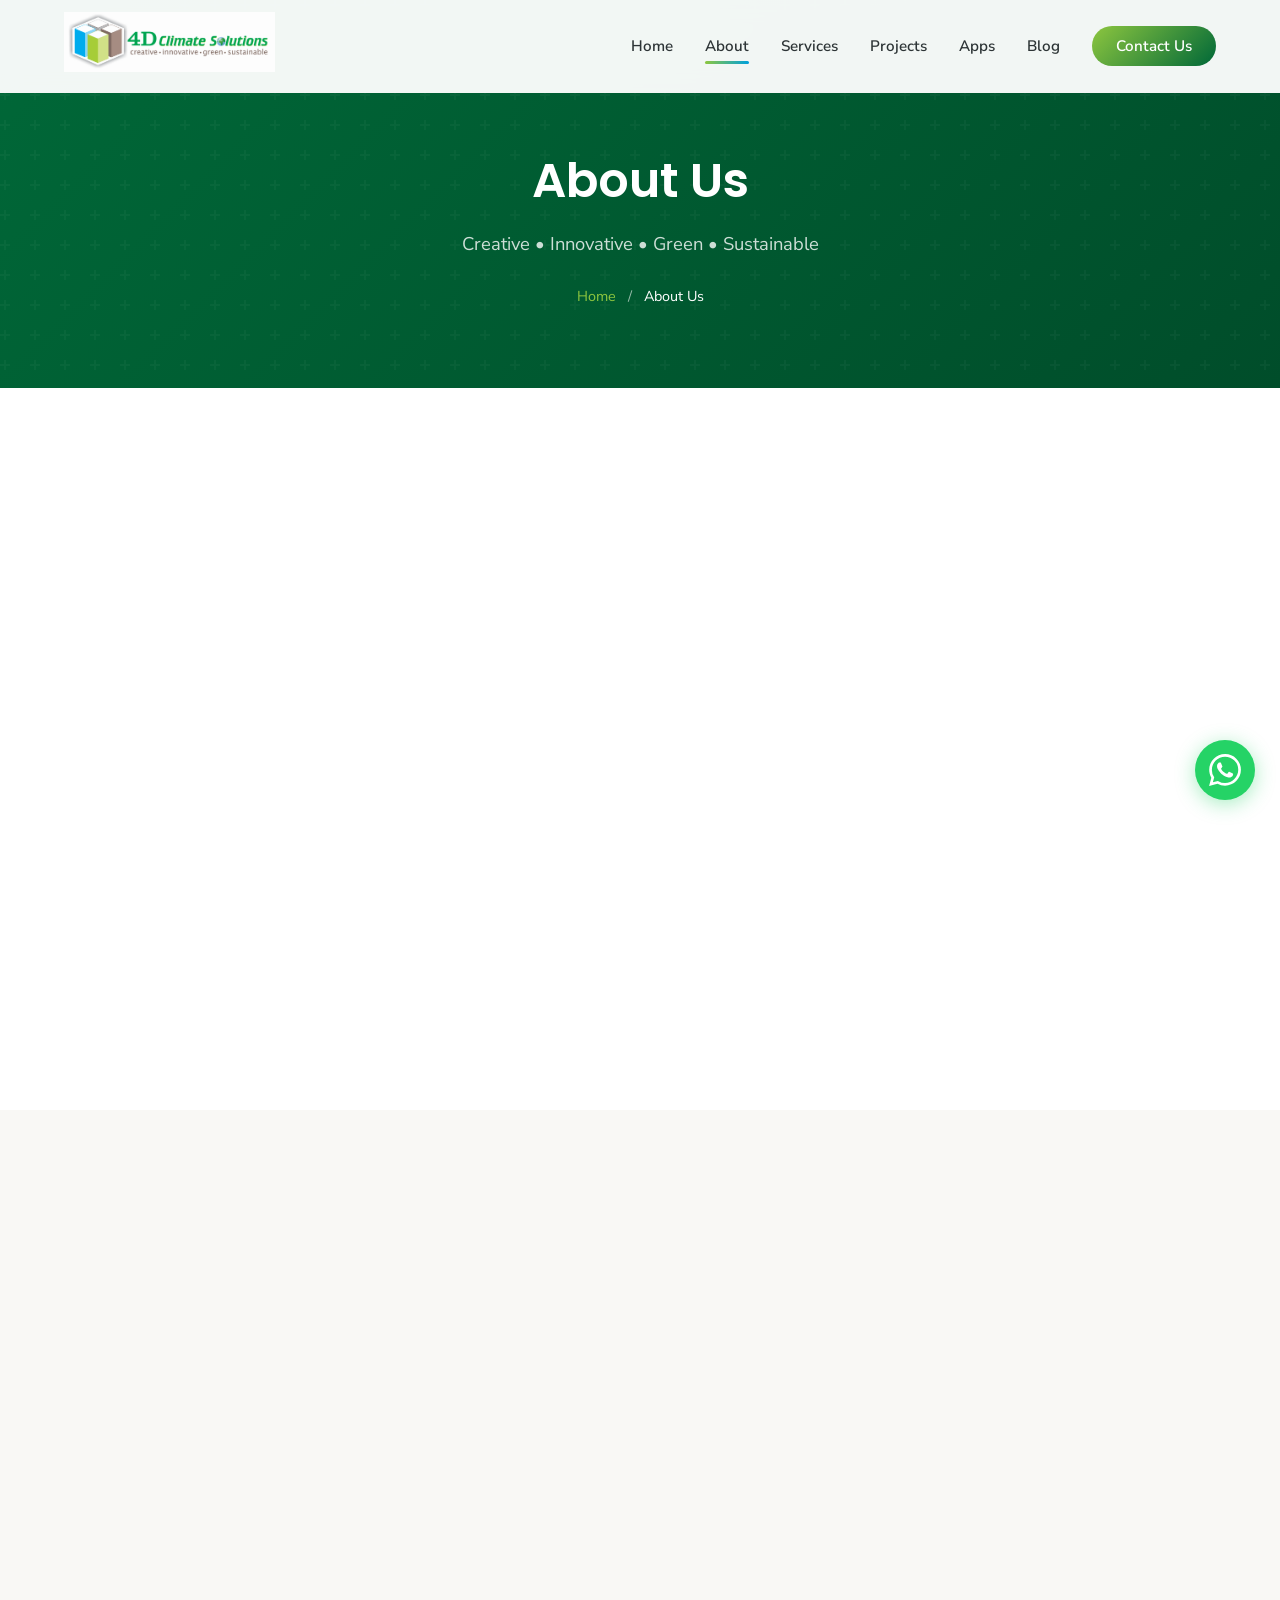
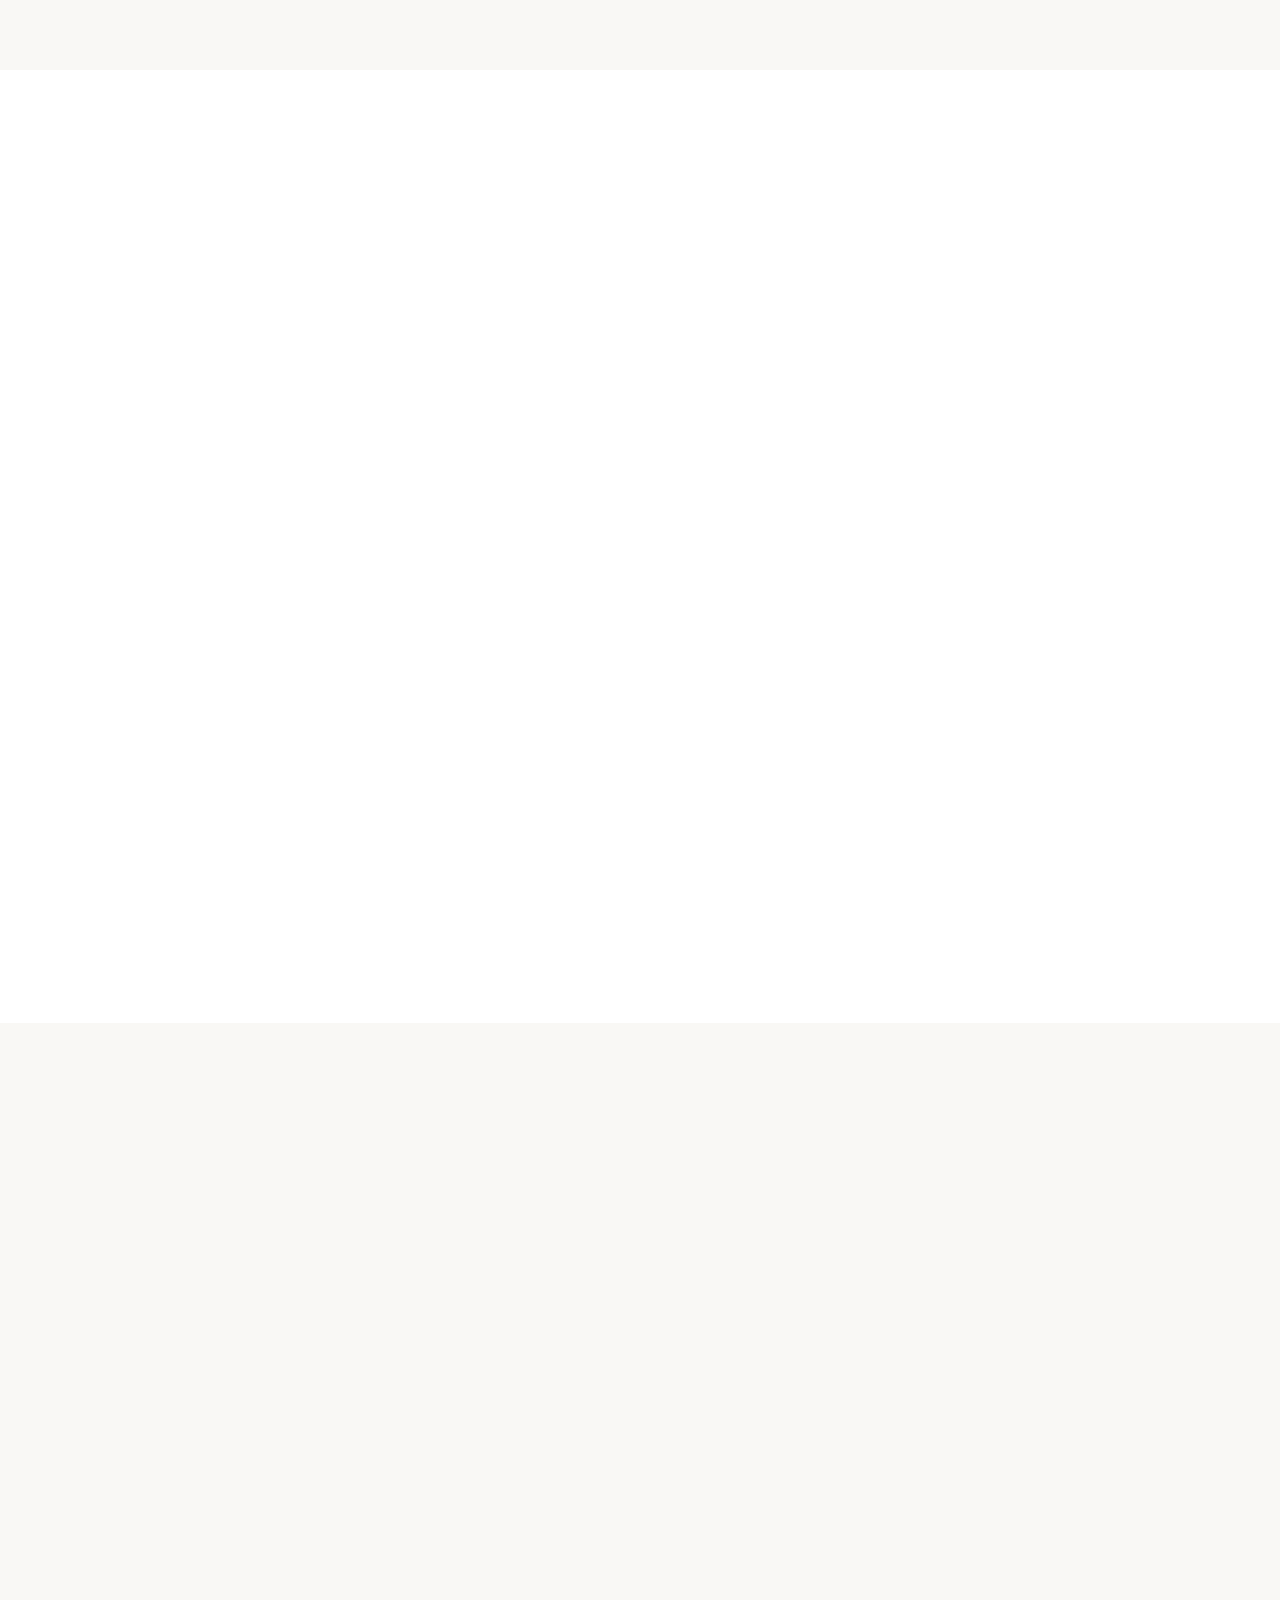
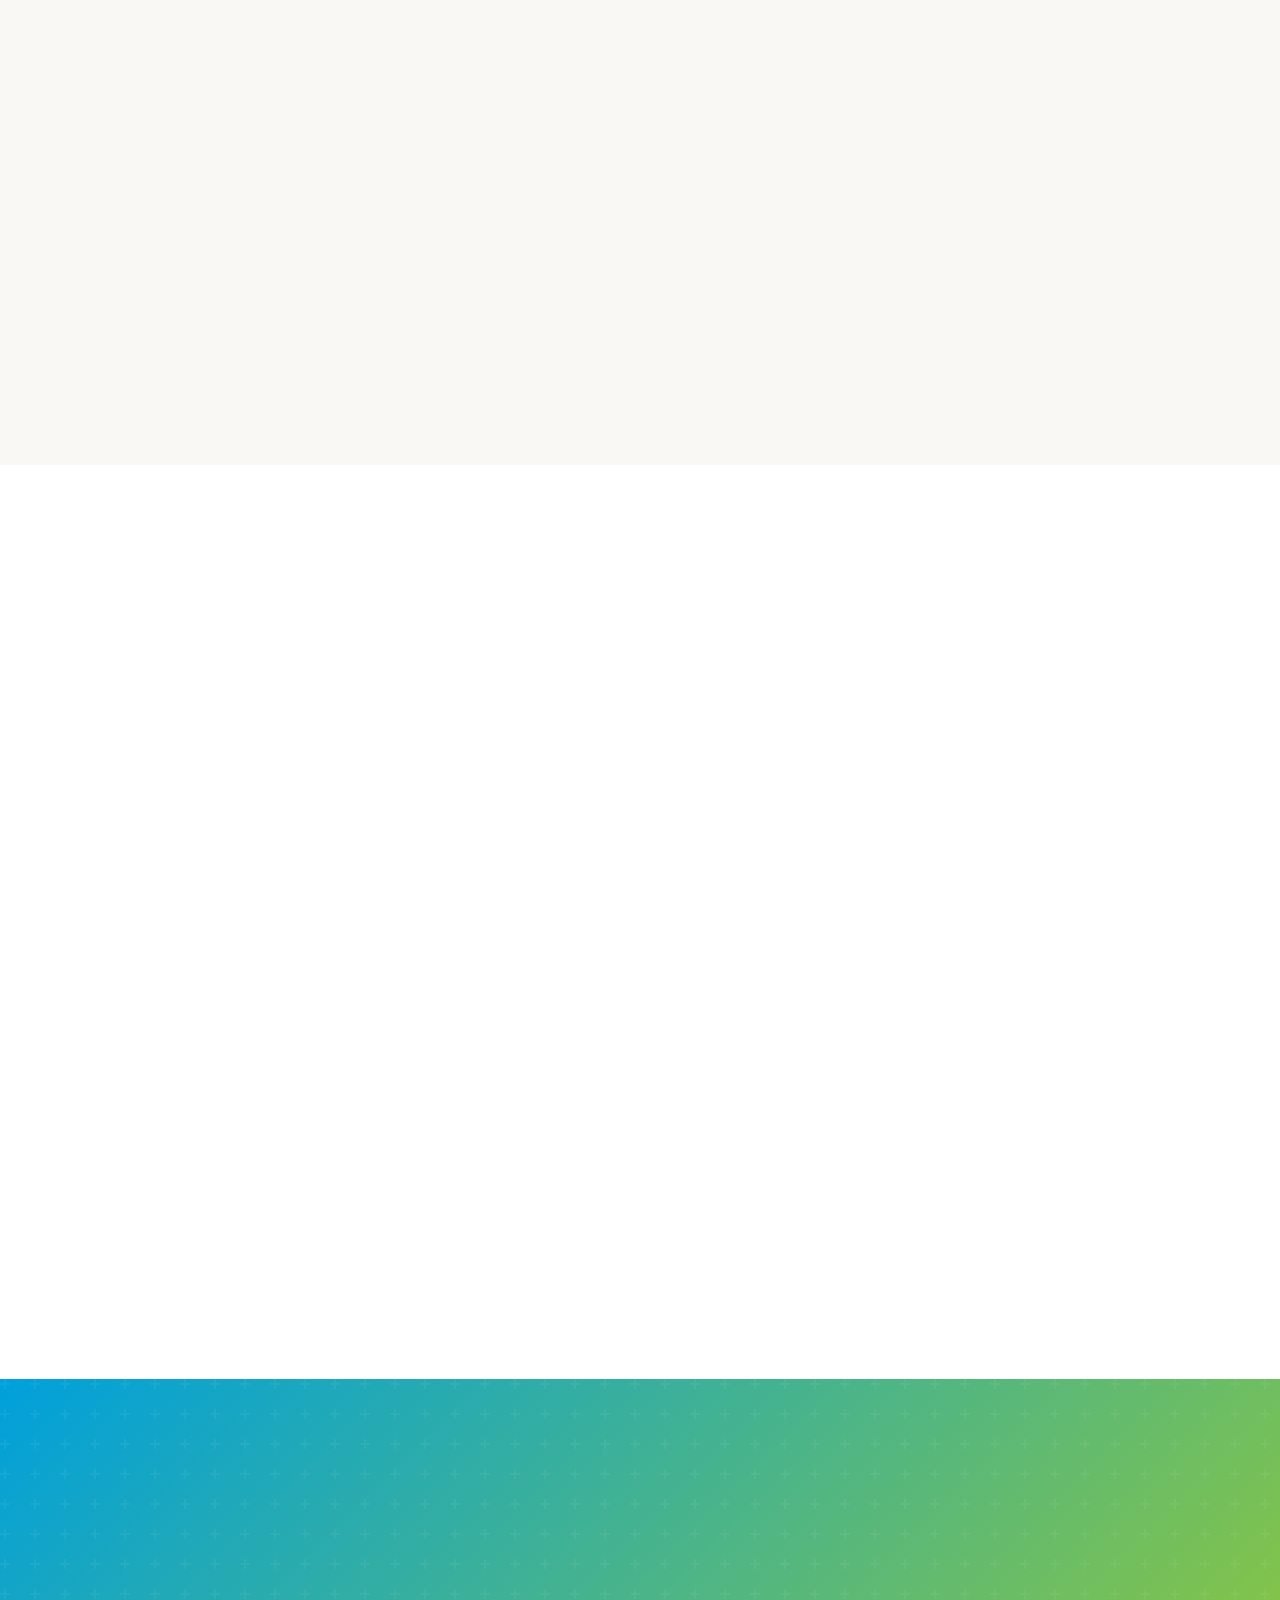
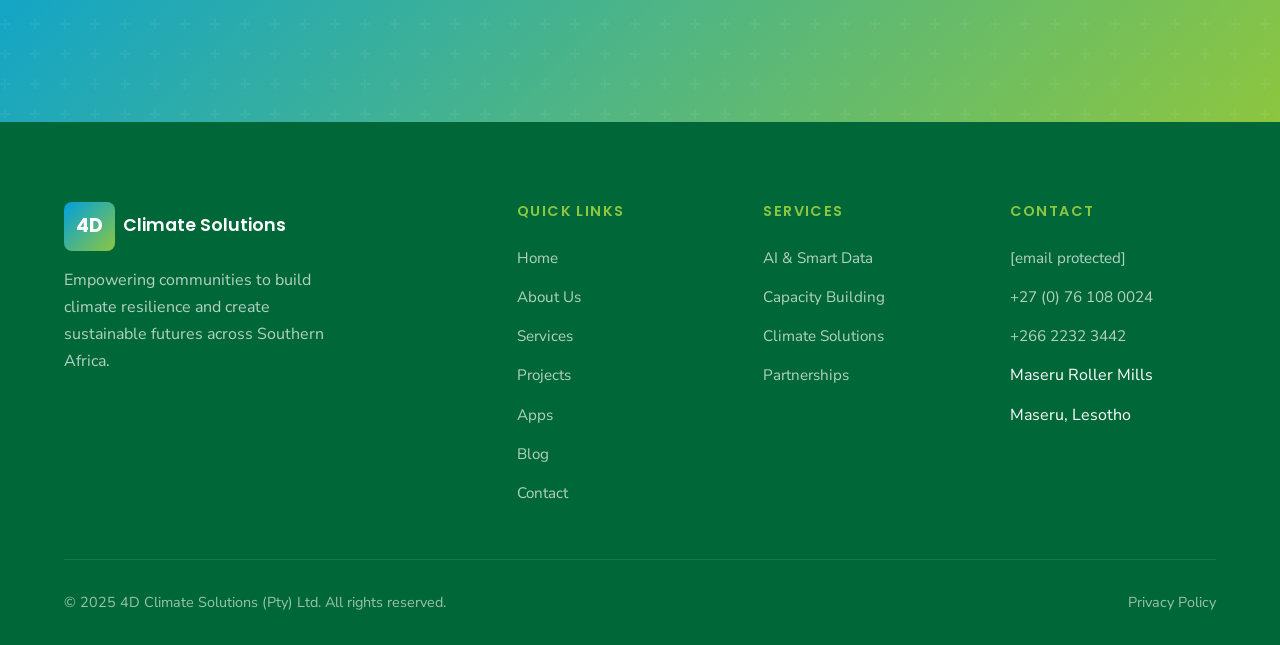
==== commit 8f0aa664: "Add files via upload" ====
--- a/about.html
+++ b/about.html
@@ -3,7 +3,14 @@
 <head>
     <meta charset="UTF-8">
     <meta name="viewport" content="width=device-width, initial-scale=1.0">
-    <!-- Google Analytics - Replace GA_MEASUREMENT_ID with your actual ID -->
+    <title>About Us | 4D Climate Solutions</title>
+    <meta name="description" content="Learn about 4D Climate Solutions - founded in 2018 in Lesotho, empowering communities to combat climate change.">
+    
+    <!-- Favicon -->
+    <link rel="icon" type="image/svg+xml" href="favicon.svg">
+    <link rel="apple-touch-icon" href="images/logo.jpg">
+    
+    <!-- Google Analytics -->
     <script async src="https://www.googletagmanager.com/gtag/js?id=GA_MEASUREMENT_ID"></script>
     <script>
         window.dataLayer = window.dataLayer || [];
@@ -11,8 +18,22 @@
         gtag('js', new Date());
         gtag('config', 'GA_MEASUREMENT_ID');
     </script>
-    <title>About Us | 4D Climate Solutions</title>
-    <meta name="description" content="Learn about 4D Climate Solutions - founded in 2018 in Lesotho, empowering communities to combat climate change.">
+    
+    <!-- Open Graph / Facebook -->
+    <meta property="og:type" content="website">
+    <meta property="og:url" content="https://4dcs.co.za/about.html">
+    <meta property="og:title" content="About Us | 4D Climate Solutions">
+    <meta property="og:description" content="Founded in 2018 in Lesotho, 4D Climate Solutions empowers communities to combat climate change through innovative solutions.">
+    <meta property="og:image" content="https://4dcs.co.za/images/og-image.jpg">
+    <meta property="og:site_name" content="4D Climate Solutions">
+    
+    <!-- Twitter -->
+    <meta name="twitter:card" content="summary_large_image">
+    <meta name="twitter:title" content="About Us | 4D Climate Solutions">
+    <meta name="twitter:description" content="Founded in 2018 in Lesotho, empowering communities to combat climate change.">
+    <meta name="twitter:image" content="https://4dcs.co.za/images/og-image.jpg">
+    
+    <meta name="theme-color" content="#006838">
     
     <link rel="preconnect" href="https://fonts.googleapis.com">
     <link rel="preconnect" href="https://fonts.gstatic.com" crossorigin>
@@ -387,7 +408,7 @@
             <div class="footer-links">
                 <h4>Contact</h4>
                 <ul>
-                    <li><a href="mailto:info@4dcs.co.za">info@4dcs.co.za</a></li>
+                    <li><a href="/cdn-cgi/l/email-protection#8ae3e4ece5cabeeee9f9a4e9e5a4f0eb"><span class="__cf_email__" data-cfemail="771e1911183743131404591418590d16">[email&#160;protected]</span></a></li>
                     <li><a href="tel:+27761080024">+27 (0) 76 108 0024</a></li>
                     <li><a href="tel:+26622323442">+266 2232 3442</a></li>
                     <li>Maseru Roller Mills</li>
@@ -412,10 +433,4 @@
        aria-label="Chat on WhatsApp">
         <svg viewBox="0 0 24 24" fill="currentColor">
             <path d="M17.472 14.382c-.297-.149-1.758-.867-2.03-.967-.273-.099-.471-.148-.67.15-.197.297-.767.966-.94 1.164-.173.199-.347.223-.644.075-.297-.15-1.255-.463-2.39-1.475-.883-.788-1.48-1.761-1.653-2.059-.173-.297-.018-.458.13-.606.134-.133.298-.347.446-.52.149-.174.198-.298.298-.497.099-.198.05-.371-.025-.52-.075-.149-.669-1.612-.916-2.207-.242-.579-.487-.5-.669-.51-.173-.008-.371-.01-.57-.01-.198 0-.52.074-.792.372-.272.297-1.04 1.016-1.04 2.479 0 1.462 1.065 2.875 1.213 3.074.149.198 2.096 3.2 5.077 4.487.709.306 1.262.489 1.694.625.712.227 1.36.195 1.871.118.571-.085 1.758-.719 2.006-1.413.248-.694.248-1.289.173-1.413-.074-.124-.272-.198-.57-.347m-5.421 7.403h-.004a9.87 9.87 0 01-5.031-1.378l-.361-.214-3.741.982.998-3.648-.235-.374a9.86 9.86 0 01-1.51-5.26c.001-5.45 4.436-9.884 9.888-9.884 2.64 0 5.122 1.03 6.988 2.898a9.825 9.825 0 012.893 6.994c-.003 5.45-4.437 9.884-9.885 9.884m8.413-18.297A11.815 11.815 0 0012.05 0C5.495 0 .16 5.335.157 11.892c0 2.096.547 4.142 1.588 5.945L.057 24l6.305-1.654a11.882 11.882 0 005.683 1.448h.005c6.554 0 11.89-5.335 11.893-11.893a11.821 11.821 0 00-3.48-8.413z"/>
-        </svg>
-        <span class="whatsapp-tooltip">Chat with us!</span>
-    </a>
-
-    <script src="scripts.js"></script>
-</body>
-</html>
+        </svg
--- a/styles.css
+++ b/styles.css
@@ -2953,24 +2953,60 @@
         left: 0;
         right: 0;
         bottom: 0;
-        background: var(--white);
+        width: 100%;
+        height: 100vh;
+        background-color: #ffffff !important;
         flex-direction: column;
         justify-content: center;
         align-items: center;
-        gap: 2rem;
+        gap: 0.5rem;
         z-index: 9999;
+        padding: 100px 30px 60px;
+        overflow-y: auto;
     }
     
     .nav-menu.active {
         display: flex;
     }
     
+    .nav-menu li {
+        width: 100%;
+        max-width: 300px;
+        text-align: center;
+        list-style: none;
+    }
+    
     .nav-menu a {
-        font-size: 1.2rem;
+        font-size: 1.1rem;
+        color: #2d3436 !important;
+        display: block;
+        padding: 15px 20px;
+        border-radius: 12px;
+        background-color: #f1f2f6;
+        margin-bottom: 8px;
+        transition: all 0.3s ease;
+    }
+    
+    .nav-menu a:hover,
+    .nav-menu a.active {
+        background-color: #006838;
+        color: #ffffff !important;
+    }
+    
+    .nav-menu a::after {
+        display: none !important;
     }
     
     .nav-menu .nav-cta {
         margin-top: 1rem;
+        background: linear-gradient(135deg, #8dc63f, #006838) !important;
+        color: #ffffff !important;
+        padding: 15px 32px !important;
+    }
+    
+    .nav-menu .nav-cta:hover {
+        background: linear-gradient(135deg, #006838, #8dc63f) !important;
+        color: #ffffff !important;
     }
     
     .mobile-toggle {
@@ -2980,8 +3016,12 @@
     
     .mobile-toggle.active {
         position: fixed;
-        top: 20px;
-        right: 20px;
+        top: 22px;
+        right: 5%;
+    }
+    
+    .mobile-toggle.active span {
+        background: #006838;
     }
     
     .hero {
@@ -3466,3 +3506,38 @@
         grid-template-columns: repeat(6, 1fr);
     }
 }
+
+/* ================================================
+   PAGE TRANSITIONS
+   ================================================ */
+body {
+    animation: fadeIn 0.5s ease-in-out;
+}
+
+@keyframes fadeIn {
+    from {
+        opacity: 0;
+    }
+    to {
+        opacity: 1;
+    }
+}
+
+/* Smooth link transitions */
+a {
+    transition: all 0.3s ease;
+}
+
+/* Page exit animation class */
+.page-exit {
+    animation: fadeOut 0.3s ease-in-out forwards;
+}
+
+@keyframes fadeOut {
+    from {
+        opacity: 1;
+    }
+    to {
+        opacity: 0;
+    }
+}
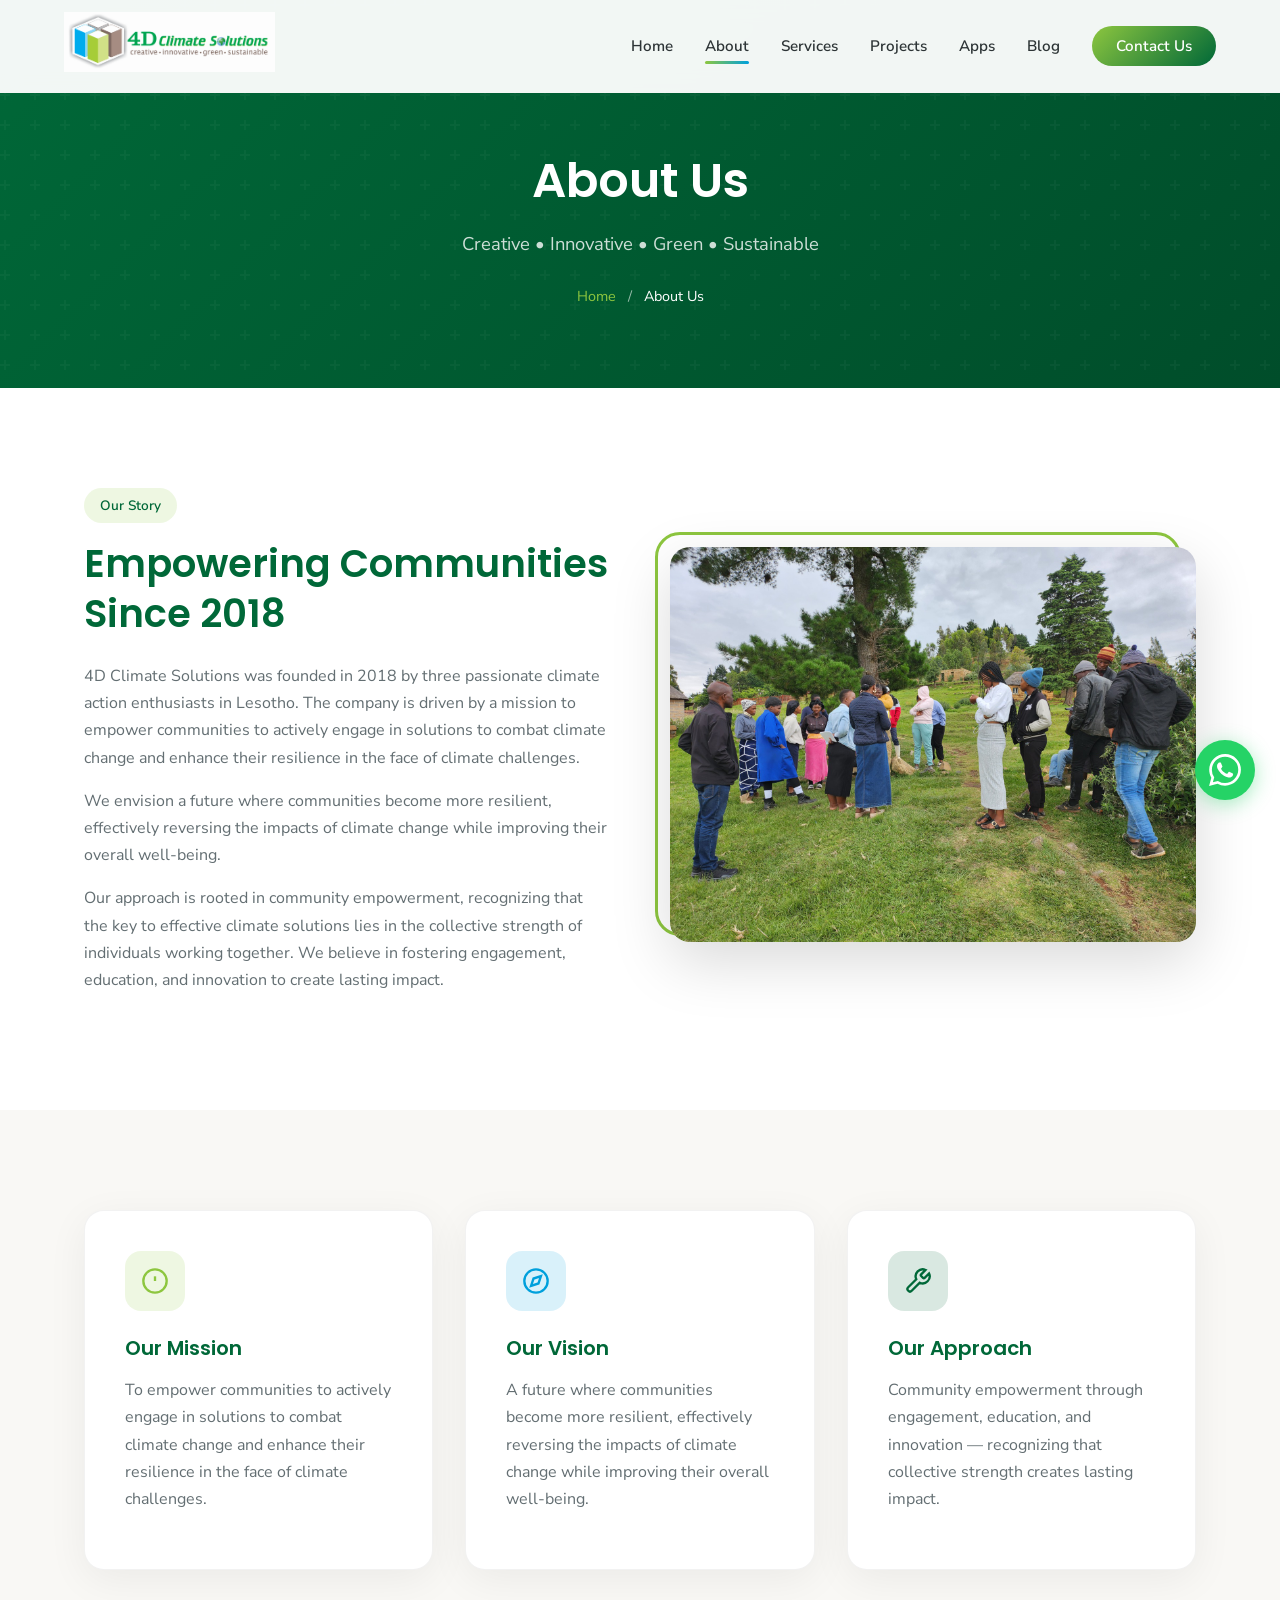
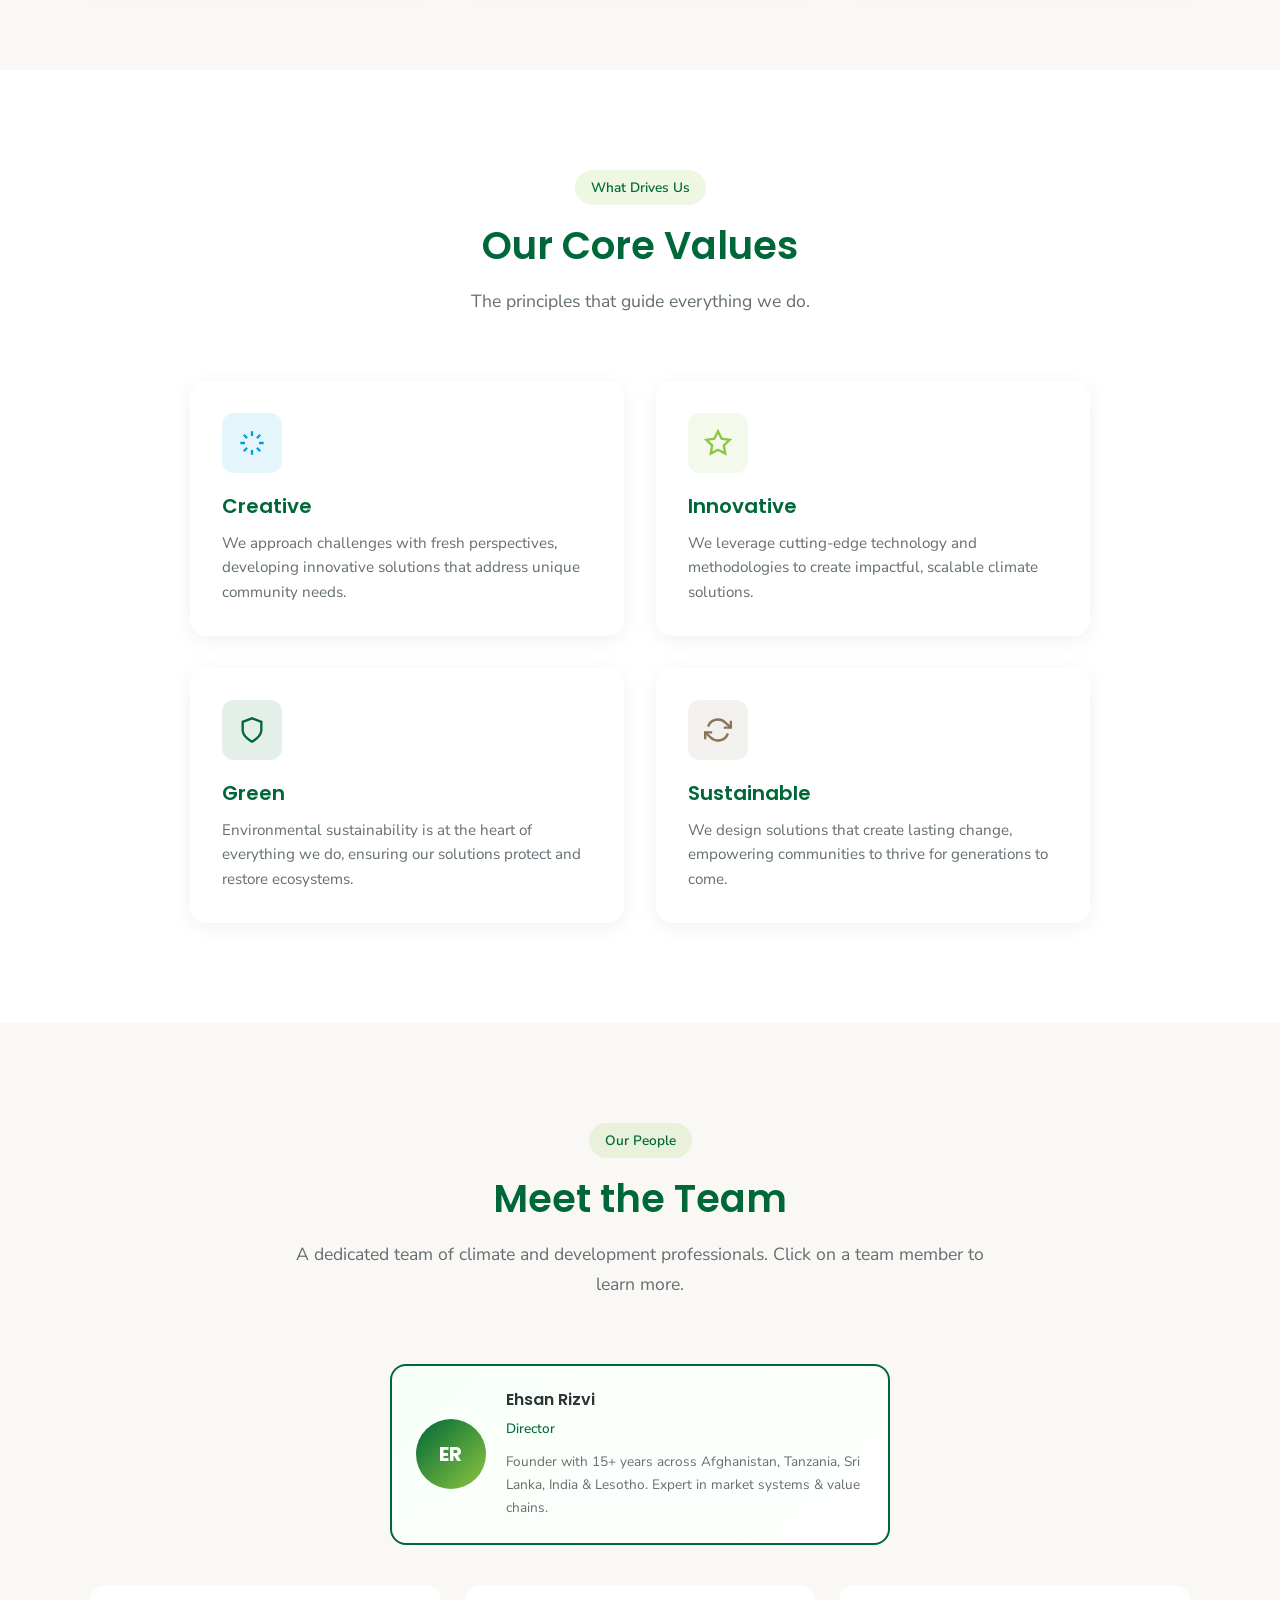
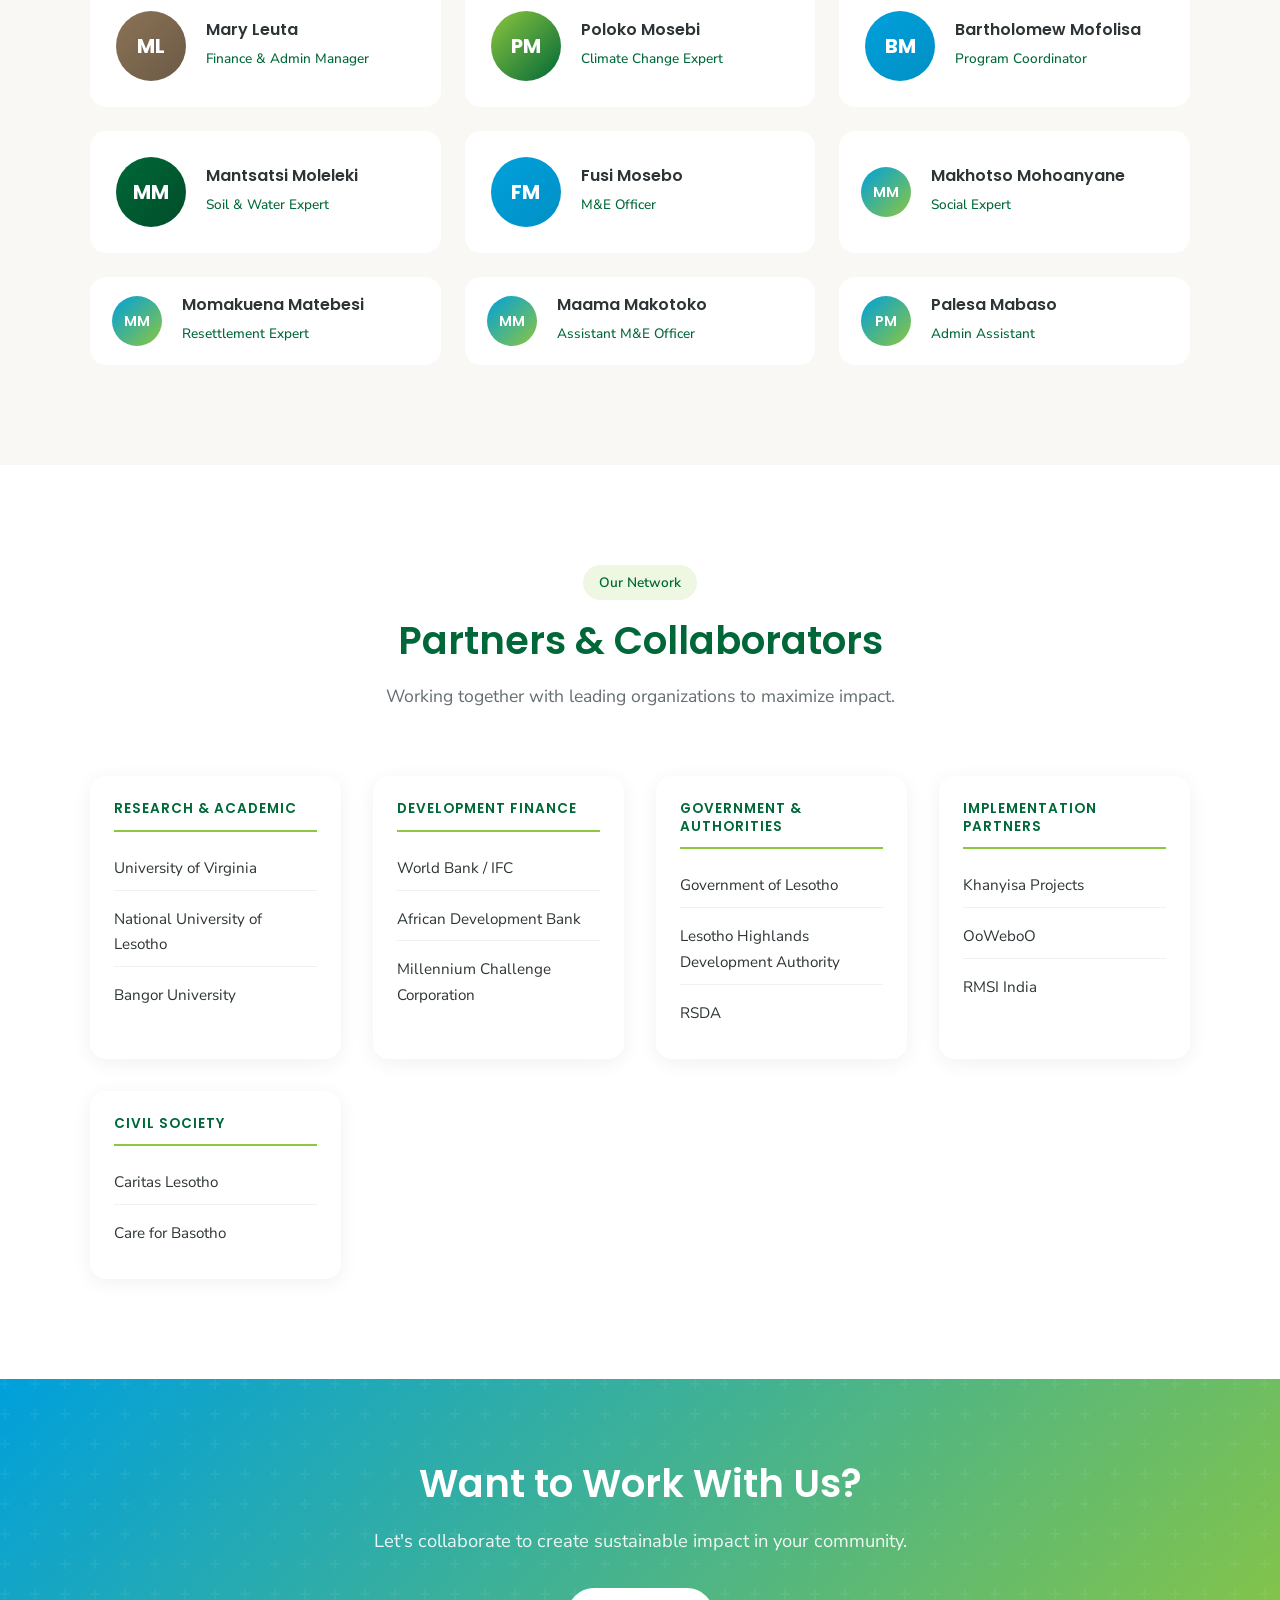
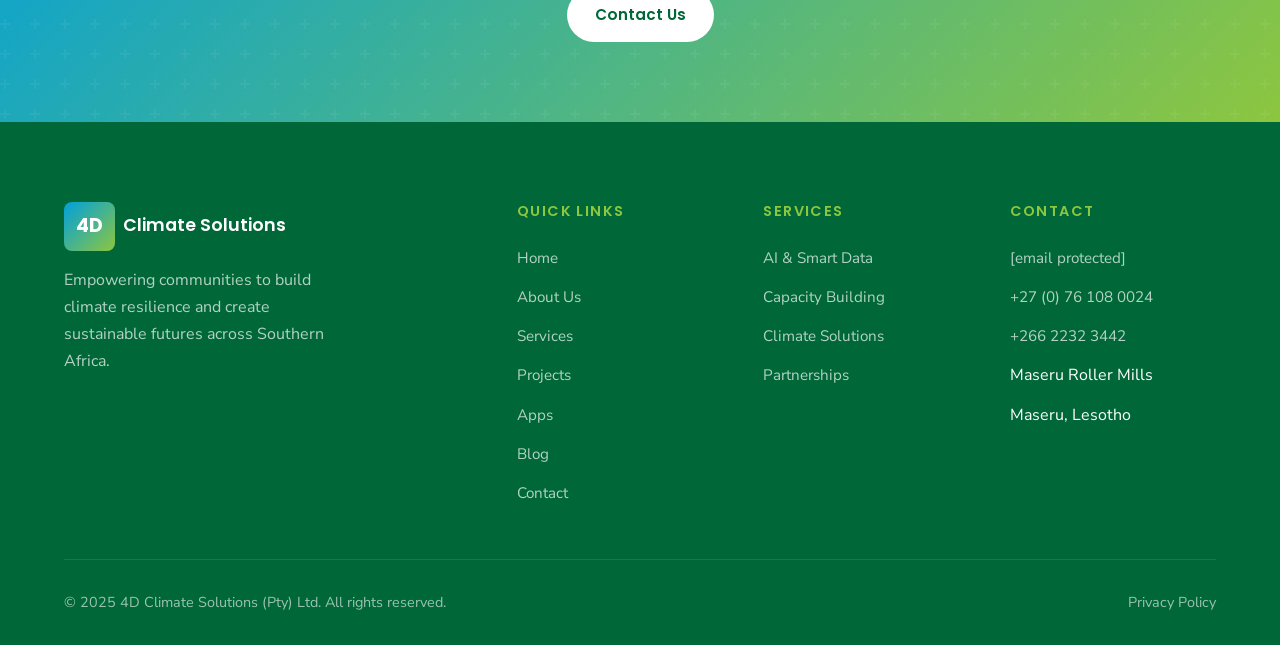
==== commit 160b79c6: "Add files via upload" ====
--- a/about.html
+++ b/about.html
@@ -11,28 +11,22 @@
     <link rel="apple-touch-icon" href="images/logo.jpg">
     
     <!-- Google Analytics -->
-    <script async src="https://www.googletagmanager.com/gtag/js?id=GA_MEASUREMENT_ID"></script>
+    <script async src="https://www.googletagmanager.com/gtag/js?id=G-F7K0NJH8QN"></script>
     <script>
         window.dataLayer = window.dataLayer || [];
         function gtag(){dataLayer.push(arguments);}
         gtag('js', new Date());
-        gtag('config', 'GA_MEASUREMENT_ID');
+        gtag('config', 'G-F7K0NJH8QN');
     </script>
     
-    <!-- Open Graph / Facebook -->
+    <!-- Open Graph -->
     <meta property="og:type" content="website">
     <meta property="og:url" content="https://4dcs.co.za/about.html">
     <meta property="og:title" content="About Us | 4D Climate Solutions">
-    <meta property="og:description" content="Founded in 2018 in Lesotho, 4D Climate Solutions empowers communities to combat climate change through innovative solutions.">
+    <meta property="og:description" content="Creative • Innovative • Green • Sustainable. Founded in 2018 in Lesotho.">
     <meta property="og:image" content="https://4dcs.co.za/images/og-image.jpg">
     <meta property="og:site_name" content="4D Climate Solutions">
-    
-    <!-- Twitter -->
     <meta name="twitter:card" content="summary_large_image">
-    <meta name="twitter:title" content="About Us | 4D Climate Solutions">
-    <meta name="twitter:description" content="Founded in 2018 in Lesotho, empowering communities to combat climate change.">
-    <meta name="twitter:image" content="https://4dcs.co.za/images/og-image.jpg">
-    
     <meta name="theme-color" content="#006838">
     
     <link rel="preconnect" href="https://fonts.googleapis.com">
@@ -408,7 +402,7 @@
             <div class="footer-links">
                 <h4>Contact</h4>
                 <ul>
-                    <li><a href="/cdn-cgi/l/email-protection#8ae3e4ece5cabeeee9f9a4e9e5a4f0eb"><span class="__cf_email__" data-cfemail="771e1911183743131404591418590d16">[email&#160;protected]</span></a></li>
+                    <li><a href="/cdn-cgi/l/email-protection#bdd4d3dbd2fd89d9dece93ded293c7dc"><span class="__cf_email__" data-cfemail="6900070f06295d0d0a1a470a06471308">[email&#160;protected]</span></a></li>
                     <li><a href="tel:+27761080024">+27 (0) 76 108 0024</a></li>
                     <li><a href="tel:+26622323442">+266 2232 3442</a></li>
                     <li>Maseru Roller Mills</li>
--- a/styles.css
+++ b/styles.css
@@ -2906,12 +2906,19 @@
 }
 
 .fade-up {
+    opacity: 1;
+    transform: translateY(0);
+    transition: opacity 0.6s ease, transform 0.6s ease;
+}
+
+/* Animation enhancement when JS is available */
+.js-enabled .fade-up {
     opacity: 0;
     transform: translateY(30px);
-    transition: opacity 0.6s ease, transform 0.6s ease;
-}
-
-.fade-up.visible {
+}
+
+.fade-up.visible,
+.js-enabled .fade-up.visible {
     opacity: 1;
     transform: translateY(0);
 }
@@ -3506,38 +3513,3 @@
         grid-template-columns: repeat(6, 1fr);
     }
 }
-
-/* ================================================
-   PAGE TRANSITIONS
-   ================================================ */
-body {
-    animation: fadeIn 0.5s ease-in-out;
-}
-
-@keyframes fadeIn {
-    from {
-        opacity: 0;
-    }
-    to {
-        opacity: 1;
-    }
-}
-
-/* Smooth link transitions */
-a {
-    transition: all 0.3s ease;
-}
-
-/* Page exit animation class */
-.page-exit {
-    animation: fadeOut 0.3s ease-in-out forwards;
-}
-
-@keyframes fadeOut {
-    from {
-        opacity: 1;
-    }
-    to {
-        opacity: 0;
-    }
-}
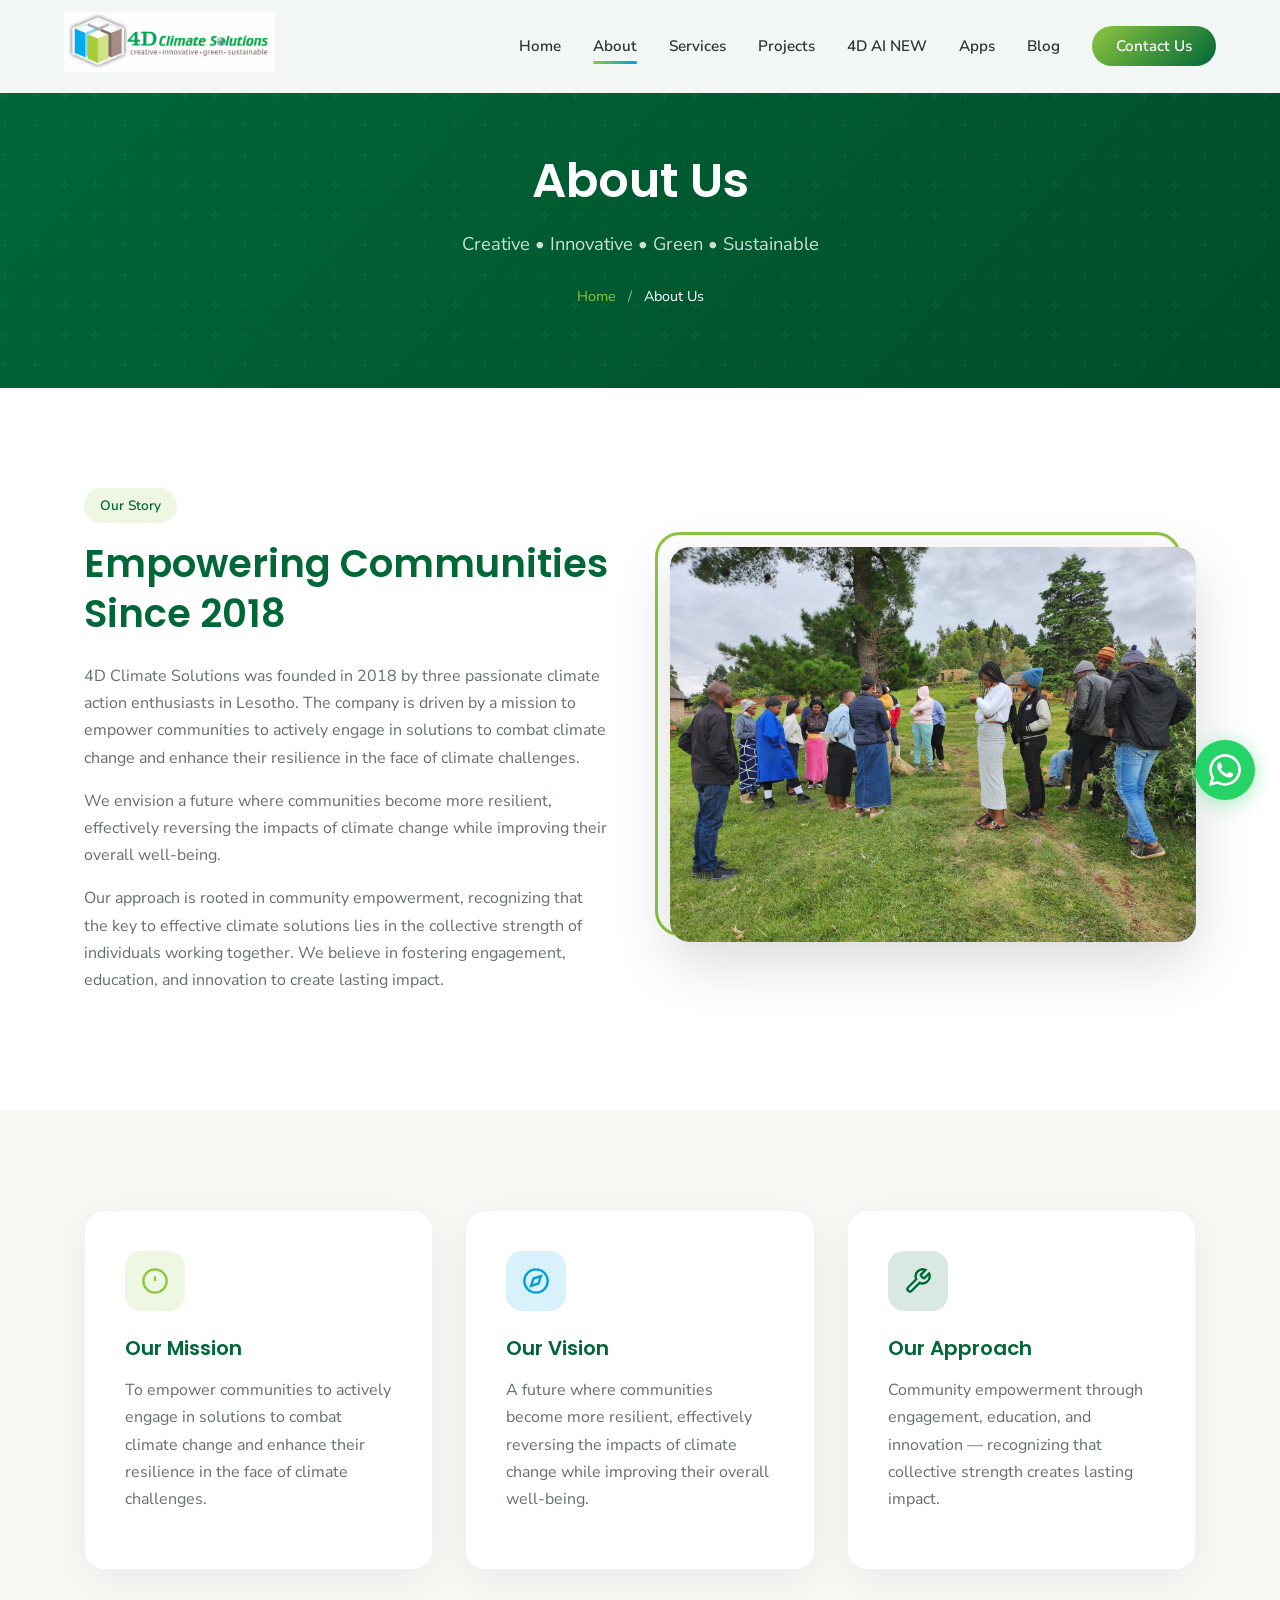
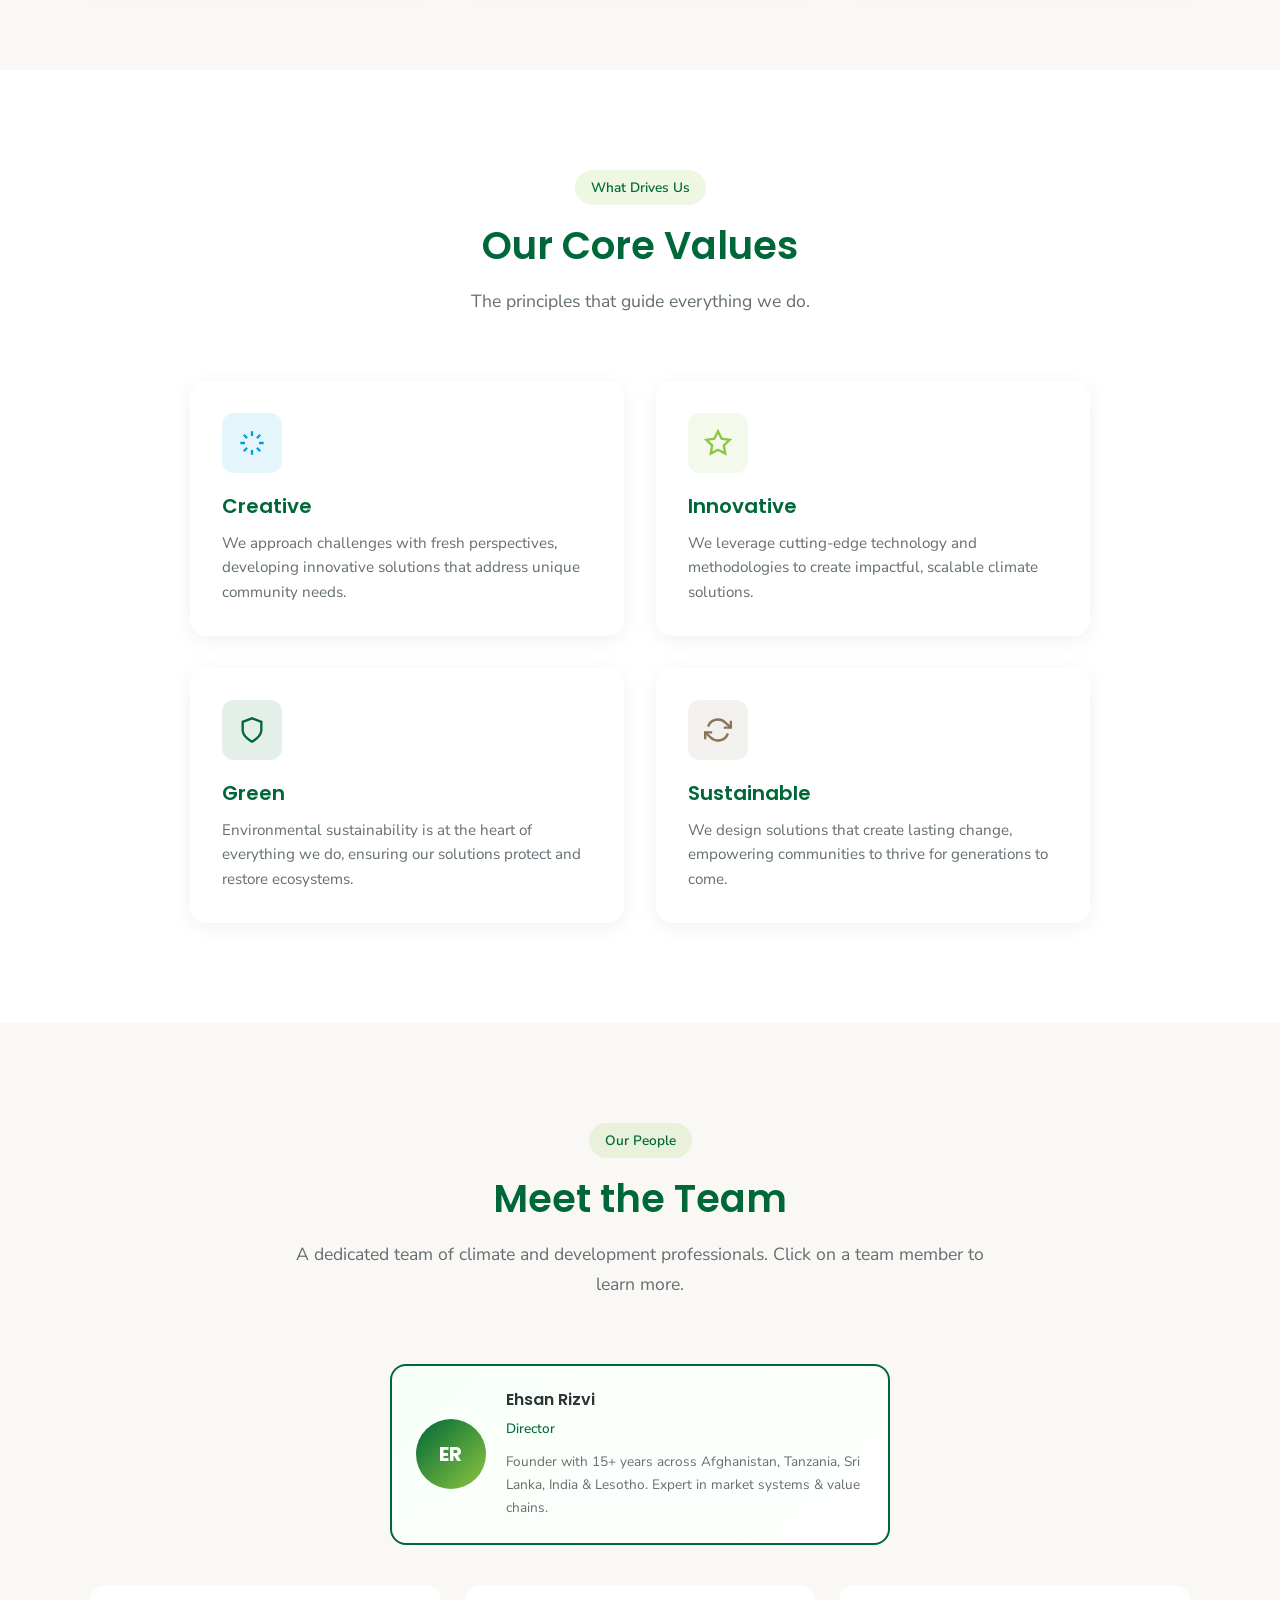
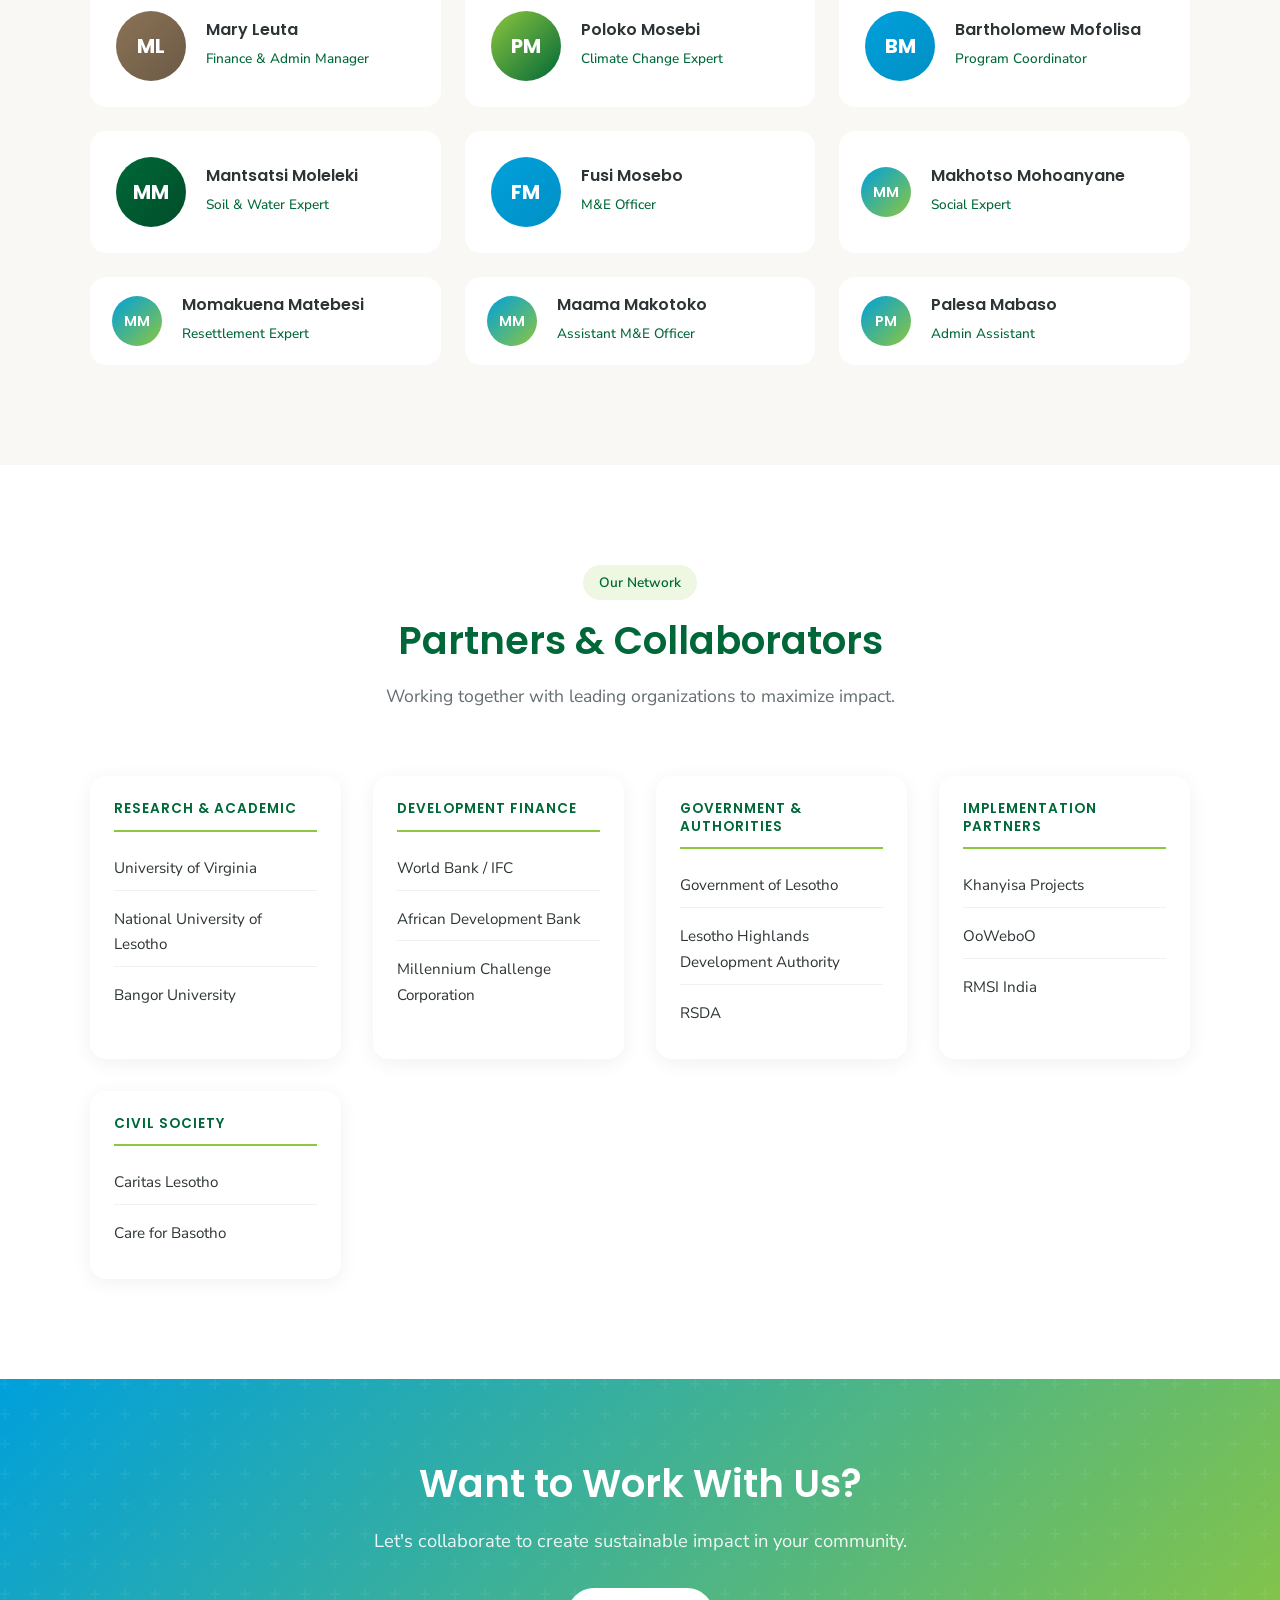
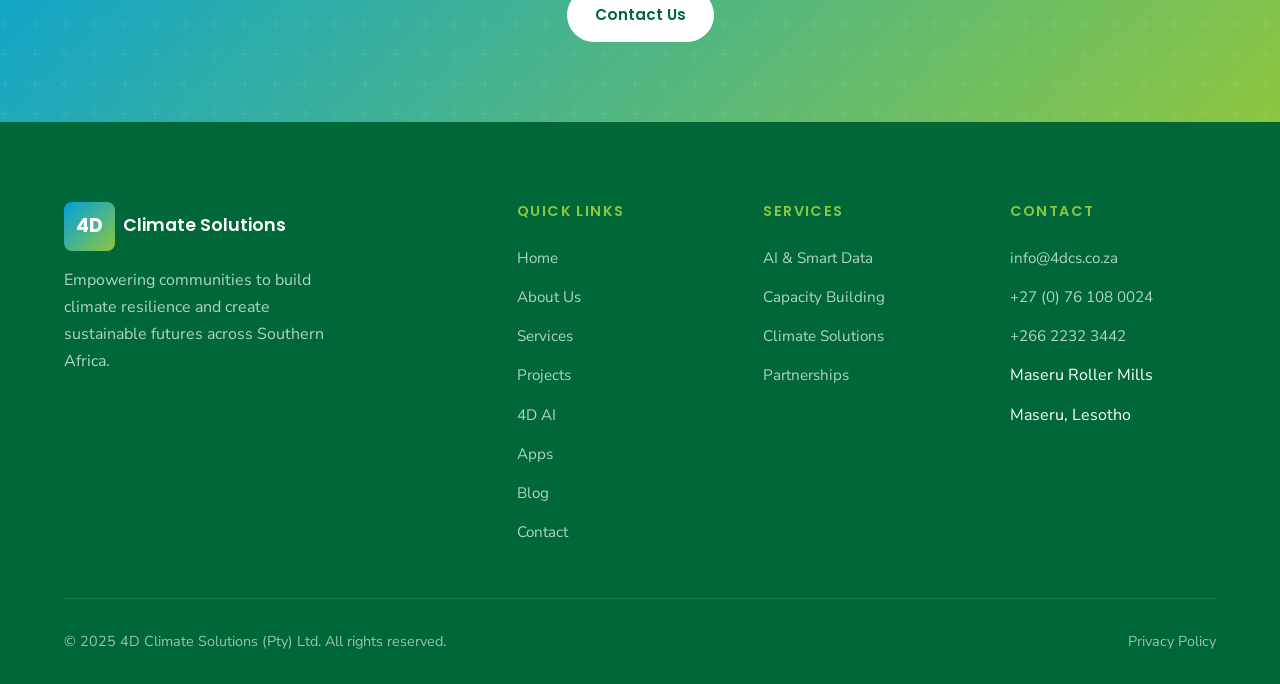
==== commit 5d889493: "Add files via upload" ====
--- a/about.html
+++ b/about.html
@@ -45,6 +45,7 @@
             <li><a href="about.html" class="active">About</a></li>
             <li><a href="services.html">Services</a></li>
             <li><a href="projects.html">Projects</a></li>
+            <li><a href="ai.html" class="nav-ai">4D AI <span class="nav-badge">NEW</span></a></li>
             <li><a href="apps.html">Apps</a></li>
             <li><a href="blog.html">Blog</a></li>
             <li><a href="contact.html" class="nav-cta">Contact Us</a></li>
@@ -385,6 +386,7 @@
                     <li><a href="about.html">About Us</a></li>
                     <li><a href="services.html">Services</a></li>
                     <li><a href="projects.html">Projects</a></li>
+                    <li><a href="ai.html">4D AI</a></li>
                     <li><a href="apps.html">Apps</a></li>
                     <li><a href="blog.html">Blog</a></li>
                     <li><a href="contact.html">Contact</a></li>
@@ -402,7 +404,7 @@
             <div class="footer-links">
                 <h4>Contact</h4>
                 <ul>
-                    <li><a href="/cdn-cgi/l/email-protection#bdd4d3dbd2fd89d9dece93ded293c7dc"><span class="__cf_email__" data-cfemail="6900070f06295d0d0a1a470a06471308">[email&#160;protected]</span></a></li>
+                    <li><a href="mailto:info@4dcs.co.za">info@4dcs.co.za</a></li>
                     <li><a href="tel:+27761080024">+27 (0) 76 108 0024</a></li>
                     <li><a href="tel:+26622323442">+266 2232 3442</a></li>
                     <li>Maseru Roller Mills</li>
